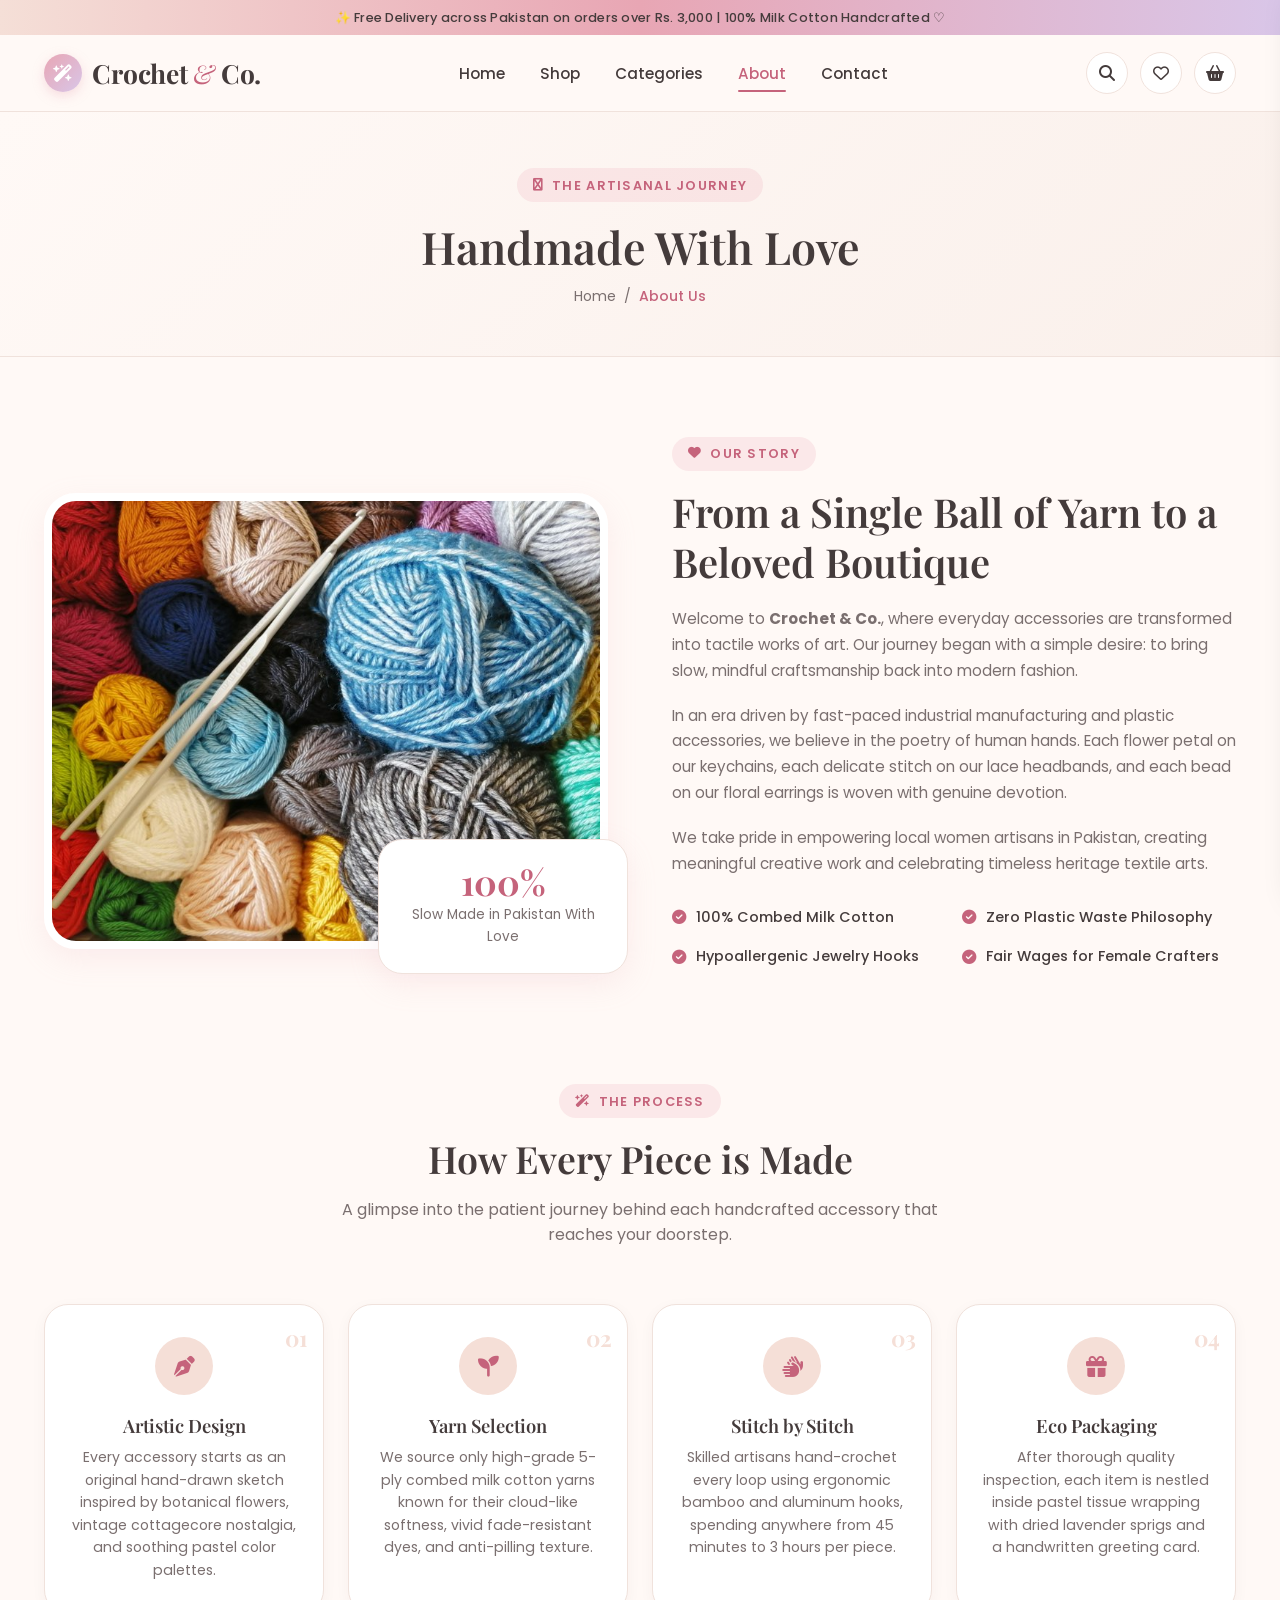
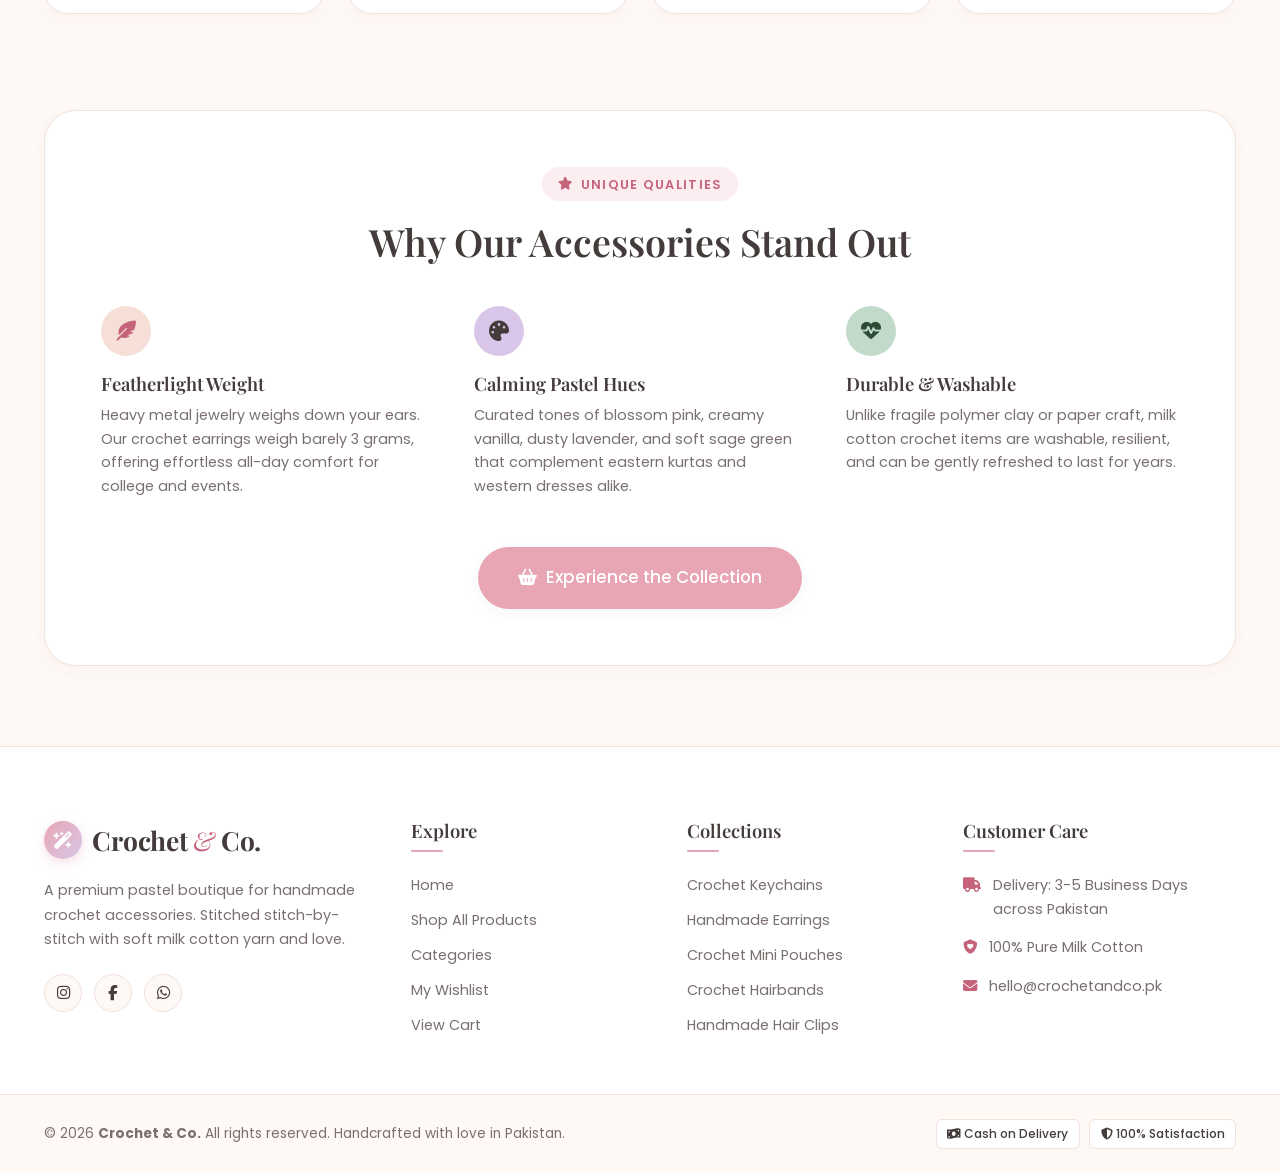
==== about.html @ daa68b2b "first commit" ====
<!DOCTYPE html>
<html lang="en">
<head>
  <meta charset="UTF-8">
  <meta name="viewport" content="width=device-width, initial-scale=1.0">
  <title>Our Story & Craftsmanship | Crochet & Co. Handmade Boutique</title>
  <meta name="description" content="Learn about Crochet & Co. - our story, our passion for slow handmade crochet accessories, and our commitment to milk cotton craft in Pakistan.">
  
  <link rel="stylesheet" href="https://cdnjs.cloudflare.com/ajax/libs/font-awesome/6.5.1/css/all.min.css">
  <link rel="stylesheet" href="css/style.css">
</head>
<body>

  <!-- Top Announcement Bar -->
  <aside class="top-bar" aria-label="Announcement">
    ✨ Free Delivery across Pakistan on orders over Rs. 3,000 | 100% Milk Cotton Handcrafted ♡
  </aside>

  <!-- Navigation Bar -->
  <header class="site-header">
    <div class="container nav-container">
      <a href="index.html" class="brand-logo">
        <span class="logo-icon"><i class="fa-solid fa-wand-magic-sparkles"></i></span>
        <span>Crochet <span class="amp">&</span> Co.</span>
      </a>

      <nav class="nav-links">
        <a href="index.html" class="nav-link">Home</a>
        <a href="shop.html" class="nav-link">Shop</a>
        <a href="categories.html" class="nav-link">Categories</a>
        <a href="about.html" class="nav-link active">About</a>
        <a href="contact.html" class="nav-link">Contact</a>
      </nav>

      <div class="nav-actions">
        <button type="button" class="nav-btn" onclick="openSearchModal()" title="Search Products" aria-label="Search">
          <i class="fa-solid fa-magnifying-glass"></i>
        </button>
        <a href="wishlist.html" class="nav-btn" title="View Wishlist" aria-label="Wishlist">
          <i class="fa-regular fa-heart"></i>
          <span class="nav-counter wishlist-counter" style="display: none;">0</span>
        </a>
        <a href="cart.html" class="nav-btn" title="Shopping Cart" aria-label="Cart">
          <i class="fa-solid fa-basket-shopping"></i>
          <span class="nav-counter cart-counter" style="display: none;">0</span>
        </a>
        <button type="button" class="menu-toggle" id="mobile-menu-toggle" aria-label="Toggle mobile menu">
          <span></span><span></span><span></span>
        </button>
      </div>
    </div>
  </header>

  <!-- Mobile Drawer -->
  <div class="mobile-overlay" id="mobile-overlay"></div>
  <aside class="mobile-drawer" id="mobile-drawer" aria-label="Mobile Navigation">
    <div class="drawer-header">
      <a href="index.html" class="brand-logo" style="font-size: 1.35rem;">
        <span class="logo-icon" style="width: 32px; height: 32px; font-size: 0.9rem;"><i class="fa-solid fa-wand-magic-sparkles"></i></span>
        <span>Crochet <span class="amp">&</span> Co.</span>
      </a>
      <button type="button" class="drawer-close" id="drawer-close" aria-label="Close menu">
        <i class="fa-solid fa-xmark"></i>
      </button>
    </div>
    <div class="mobile-nav-links">
      <a href="index.html" class="mobile-nav-link">Home <i class="fa-solid fa-chevron-right" style="font-size: 0.8rem;"></i></a>
      <a href="shop.html" class="mobile-nav-link">Shop Collection <i class="fa-solid fa-chevron-right" style="font-size: 0.8rem;"></i></a>
      <a href="categories.html" class="mobile-nav-link">Browse Categories <i class="fa-solid fa-chevron-right" style="font-size: 0.8rem;"></i></a>
      <a href="wishlist.html" class="mobile-nav-link">My Wishlist <i class="fa-solid fa-chevron-right" style="font-size: 0.8rem;"></i></a>
      <a href="cart.html" class="mobile-nav-link">Shopping Cart <i class="fa-solid fa-chevron-right" style="font-size: 0.8rem;"></i></a>
      <a href="about.html" class="mobile-nav-link active">Our Story <i class="fa-solid fa-chevron-right" style="font-size: 0.8rem;"></i></a>
      <a href="contact.html" class="mobile-nav-link">Contact & FAQ <i class="fa-solid fa-chevron-right" style="font-size: 0.8rem;"></i></a>
    </div>
  </aside>

  <!-- Page Banner -->
  <section class="page-banner">
    <div class="container">
      <span class="section-tag"><i class="fa-solid fa-yarn"></i> The Artisanal Journey</span>
      <h1 class="page-title">Handmade With Love</h1>
      <div class="breadcrumbs">
        <a href="index.html">Home</a>
        <span>/</span>
        <span class="current">About Us</span>
      </div>
    </div>
  </section>

  <!-- Story Main Section -->
  <main class="section-padding">
    <div class="container">
      <div class="story-grid" style="margin-bottom: 5rem;">
        <div class="story-images">
          <div class="story-img-main">
            <img src="images/product-images/about-story.jpg" alt="Artisan hands crocheting pastel accessories">
          </div>
          <div class="story-card-overlay">
            <div class="stat-number">100%</div>
            <div class="stat-label">Slow Made in Pakistan With Love</div>
          </div>
        </div>

        <div class="story-content">
          <span class="section-tag"><i class="fa-solid fa-heart"></i> Our Story</span>
          <h2 style="font-size: 2.5rem; line-height: 1.25; margin-bottom: 1.2rem;">
            From a Single Ball of Yarn to a Beloved Boutique
          </h2>
          <p>
            Welcome to <strong>Crochet & Co.</strong>, where everyday accessories are transformed into tactile works of art. Our journey began with a simple desire: to bring slow, mindful craftsmanship back into modern fashion.
          </p>
          <p>
            In an era driven by fast-paced industrial manufacturing and plastic accessories, we believe in the poetry of human hands. Each flower petal on our keychains, each delicate stitch on our lace headbands, and each bead on our floral earrings is woven with genuine devotion.
          </p>
          <p>
            We take pride in empowering local women artisans in Pakistan, creating meaningful creative work and celebrating timeless heritage textile arts.
          </p>

          <div class="story-perks">
            <div class="story-perk-item"><i class="fa-solid fa-check-circle"></i> 100% Combed Milk Cotton</div>
            <div class="story-perk-item"><i class="fa-solid fa-check-circle"></i> Zero Plastic Waste Philosophy</div>
            <div class="story-perk-item"><i class="fa-solid fa-check-circle"></i> Hypoallergenic Jewelry Hooks</div>
            <div class="story-perk-item"><i class="fa-solid fa-check-circle"></i> Fair Wages for Female Crafters</div>
          </div>
        </div>
      </div>

      <!-- The 4 Steps of Craftsmanship -->
      <section style="margin-top: 4rem;">
        <div class="section-header">
          <span class="section-tag"><i class="fa-solid fa-wand-magic-sparkles"></i> The Process</span>
          <h2 class="section-title">How Every Piece is Made</h2>
          <p class="section-desc">
            A glimpse into the patient journey behind each handcrafted accessory that reaches your doorstep.
          </p>
        </div>

        <div class="craft-steps-grid">
          <div class="craft-step-card">
            <span class="craft-step-number">01</span>
            <div class="craft-step-icon"><i class="fa-solid fa-pen-nib"></i></div>
            <h4 style="font-size: 1.15rem; margin-bottom: 0.5rem;">Artistic Design</h4>
            <p style="font-size: 0.88rem; color: var(--color-text-muted); line-height: 1.6;">
              Every accessory starts as an original hand-drawn sketch inspired by botanical flowers, vintage cottagecore nostalgia, and soothing pastel color palettes.
            </p>
          </div>

          <div class="craft-step-card">
            <span class="craft-step-number">02</span>
            <div class="craft-step-icon"><i class="fa-solid fa-seedling"></i></div>
            <h4 style="font-size: 1.15rem; margin-bottom: 0.5rem;">Yarn Selection</h4>
            <p style="font-size: 0.88rem; color: var(--color-text-muted); line-height: 1.6;">
              We source only high-grade 5-ply combed milk cotton yarns known for their cloud-like softness, vivid fade-resistant dyes, and anti-pilling texture.
            </p>
          </div>

          <div class="craft-step-card">
            <span class="craft-step-number">03</span>
            <div class="craft-step-icon"><i class="fa-solid fa-hands"></i></div>
            <h4 style="font-size: 1.15rem; margin-bottom: 0.5rem;">Stitch by Stitch</h4>
            <p style="font-size: 0.88rem; color: var(--color-text-muted); line-height: 1.6;">
              Skilled artisans hand-crochet every loop using ergonomic bamboo and aluminum hooks, spending anywhere from 45 minutes to 3 hours per piece.
            </p>
          </div>

          <div class="craft-step-card">
            <span class="craft-step-number">04</span>
            <div class="craft-step-icon"><i class="fa-solid fa-gift"></i></div>
            <h4 style="font-size: 1.15rem; margin-bottom: 0.5rem;">Eco Packaging</h4>
            <p style="font-size: 0.88rem; color: var(--color-text-muted); line-height: 1.6;">
              After thorough quality inspection, each item is nestled inside pastel tissue wrapping with dried lavender sprigs and a handwritten greeting card.
            </p>
          </div>
        </div>
      </section>

      <!-- Why Our Products Are Special Feature Box -->
      <section style="margin-top: 6rem; background: #FFFFFF; border-radius: var(--radius-xl); border: 1px solid var(--color-border); padding: 3.5rem; box-shadow: var(--shadow-subtle);">
        <div class="section-header" style="margin-bottom: 2.5rem;">
          <span class="section-tag"><i class="fa-solid fa-star"></i> Unique Qualities</span>
          <h2 class="section-title">Why Our Accessories Stand Out</h2>
        </div>

        <div style="display: grid; grid-template-columns: repeat(3, 1fr); gap: 2.5rem;">
          <div>
            <div style="width: 50px; height: 50px; border-radius: 50%; background: var(--color-light-peach); color: var(--color-pink-dark); display: flex; align-items: center; justify-content: center; font-size: 1.25rem; margin-bottom: 1rem;">
              <i class="fa-solid fa-feather-pointed"></i>
            </div>
            <h4 style="font-size: 1.15rem; margin-bottom: 0.5rem;">Featherlight Weight</h4>
            <p style="font-size: 0.9rem; color: var(--color-text-muted); line-height: 1.65;">
              Heavy metal jewelry weighs down your ears. Our crochet earrings weigh barely 3 grams, offering effortless all-day comfort for college and events.
            </p>
          </div>

          <div>
            <div style="width: 50px; height: 50px; border-radius: 50%; background: var(--color-lavender); color: var(--color-text-dark); display: flex; align-items: center; justify-content: center; font-size: 1.25rem; margin-bottom: 1rem;">
              <i class="fa-solid fa-palette"></i>
            </div>
            <h4 style="font-size: 1.15rem; margin-bottom: 0.5rem;">Calming Pastel Hues</h4>
            <p style="font-size: 0.9rem; color: var(--color-text-muted); line-height: 1.65;">
              Curated tones of blossom pink, creamy vanilla, dusty lavender, and soft sage green that complement eastern kurtas and western dresses alike.
            </p>
          </div>

          <div>
            <div style="width: 50px; height: 50px; border-radius: 50%; background: var(--color-sage); color: #2D4C35; display: flex; align-items: center; justify-content: center; font-size: 1.25rem; margin-bottom: 1rem;">
              <i class="fa-solid fa-heart-pulse"></i>
            </div>
            <h4 style="font-size: 1.15rem; margin-bottom: 0.5rem;">Durable & Washable</h4>
            <p style="font-size: 0.9rem; color: var(--color-text-muted); line-height: 1.65;">
              Unlike fragile polymer clay or paper craft, milk cotton crochet items are washable, resilient, and can be gently refreshed to last for years.
            </p>
          </div>
        </div>

        <div class="text-center" style="margin-top: 3rem;">
          <a href="shop.html" class="btn btn-primary btn-lg">
            <i class="fa-solid fa-basket-shopping"></i> Experience the Collection
          </a>
        </div>
      </section>

    </div>
  </main>

  <!-- Footer -->
  <footer class="site-footer">
    <div class="container">
      <div class="footer-grid">
        <div class="footer-col">
          <a href="index.html" class="brand-logo" style="margin-bottom: 1rem;">
            <span class="logo-icon"><i class="fa-solid fa-wand-magic-sparkles"></i></span>
            <span>Crochet <span class="amp">&</span> Co.</span>
          </a>
          <p class="footer-bio">
            A premium pastel boutique for handmade crochet accessories. Stitched stitch-by-stitch with soft milk cotton yarn and love.
          </p>
          <div class="social-links">
            <a href="https://instagram.com" target="_blank" class="social-btn" aria-label="Instagram"><i class="fa-brands fa-instagram"></i></a>
            <a href="https://facebook.com" target="_blank" class="social-btn" aria-label="Facebook"><i class="fa-brands fa-facebook-f"></i></a>
            <a href="https://wa.me/923001234567" target="_blank" class="social-btn" aria-label="WhatsApp"><i class="fa-brands fa-whatsapp"></i></a>
          </div>
        </div>

        <div class="footer-col">
          <h4>Explore</h4>
          <div class="footer-links">
            <a href="index.html">Home</a>
            <a href="shop.html">Shop All Products</a>
            <a href="categories.html">Categories</a>
            <a href="wishlist.html">My Wishlist</a>
            <a href="cart.html">View Cart</a>
          </div>
        </div>

        <div class="footer-col">
          <h4>Collections</h4>
          <div class="footer-links">
            <a href="shop.html?category=keychains">Crochet Keychains</a>
            <a href="shop.html?category=earrings">Handmade Earrings</a>
            <a href="shop.html?category=pouches">Crochet Mini Pouches</a>
            <a href="shop.html?category=hairbands">Crochet Hairbands</a>
            <a href="shop.html?category=hair-clips">Handmade Hair Clips</a>
          </div>
        </div>

        <div class="footer-col">
          <h4>Customer Care</h4>
          <div class="footer-contact-item">
            <i class="fa-solid fa-truck"></i>
            <span>Delivery: 3-5 Business Days across Pakistan</span>
          </div>
          <div class="footer-contact-item">
            <i class="fa-solid fa-shield-heart"></i>
            <span>100% Pure Milk Cotton</span>
          </div>
          <div class="footer-contact-item">
            <i class="fa-solid fa-envelope"></i>
            <span>hello@crochetandco.pk</span>
          </div>
        </div>
      </div>
    </div>

    <div class="footer-bottom">
      <div class="container footer-bottom-inner">
        <div>© 2026 <strong>Crochet & Co.</strong> All rights reserved. Handcrafted with love in Pakistan.</div>
        <div class="payment-badges">
          <span class="payment-tag"><i class="fa-solid fa-money-bill-wave"></i> Cash on Delivery</span>
          <span class="payment-tag"><i class="fa-solid fa-shield-halved"></i> 100% Satisfaction</span>
        </div>
      </div>
    </div>
  </footer>

  <!-- Scripts -->
  <script src="js/products.js"></script>
  <script src="js/cart.js"></script>
  <script src="js/main.js"></script>
</body>
</html>
---- css/style.css ----
/* ==========================================================================
   CROCHET & CO. - MAIN STYLESHEET
   Aesthetic Light Pastel E-Commerce Theme
   Colors:
     - Warm Cream: #FFF9F6
     - Soft Pink: #E8A6B4
     - Light Peach: #F5DFD7
     - Lavender: #D9C6E8
     - White: #FFFFFF
     - Dark Brown Text: #443B3B
   Typography:
     - Headings: Playfair Display
     - Body: Poppins
   ========================================================================== */

/* --- GOOGLE FONTS IMPORT --- */
@import url('https://fonts.googleapis.com/css2?family=Playfair+Display:ital,wght@0,400;0,500;0,600;0,700;1,400&family=Poppins:wght@300;400;500;600;700&display=swap');

/* --- CSS VARIABLES --- */
:root {
  --color-warm-cream: #FFF9F6;
  --color-soft-pink: #E8A6B4;
  --color-pink-hover: #D88F9E;
  --color-pink-dark: #C5637B;
  --color-light-peach: #F5DFD7;
  --color-peach-light: #FBF0EB;
  --color-lavender: #D9C6E8;
  --color-lavender-soft: #F0E8F8;
  --color-sage: #C1DAC9;
  --color-white: #FFFFFF;
  --color-text-dark: #443B3B;
  --color-text-muted: #7A6F6F;
  --color-text-light: #A39696;
  --color-border: #F0E2DC;
  --color-border-hover: #E3CAC0;
  --color-accent-gold: #E5A93C;

  /* Typography */
  --font-heading: 'Playfair Display', Georgia, serif;
  --font-body: 'Poppins', -apple-system, BlinkMacSystemFont, 'Segoe UI', Roboto, sans-serif;

  /* Box Shadows */
  --shadow-subtle: 0 4px 15px rgba(68, 59, 59, 0.04);
  --shadow-soft: 0 8px 25px rgba(68, 59, 59, 0.06);
  --shadow-card: 0 10px 30px rgba(232, 166, 180, 0.16);
  --shadow-hover: 0 16px 36px rgba(197, 99, 123, 0.22);
  --shadow-nav: 0 4px 20px rgba(68, 59, 59, 0.05);

  /* Border Radii */
  --radius-xs: 6px;
  --radius-sm: 10px;
  --radius-md: 16px;
  --radius-lg: 24px;
  --radius-xl: 32px;
  --radius-full: 9999px;

  /* Transitions */
  --transition-fast: all 0.2s cubic-bezier(0.25, 0.46, 0.45, 0.94);
  --transition-base: all 0.3s cubic-bezier(0.25, 0.46, 0.45, 0.94);
  --transition-slow: all 0.5s cubic-bezier(0.16, 1, 0.3, 1);

  /* Layout Container */
  --container-max: 1240px;
}

/* --- RESET & BASE STYLES --- */
*, *::before, *::after {
  box-sizing: border-box;
  margin: 0;
  padding: 0;
}

html {
  scroll-behavior: smooth;
  font-size: 16px;
  -webkit-font-smoothing: antialiased;
}

body {
  font-family: var(--font-body);
  font-size: 0.95rem;
  line-height: 1.65;
  color: var(--color-text-dark);
  background-color: var(--color-warm-cream);
  min-height: 100vh;
  display: flex;
  flex-direction: column;
  overflow-x: hidden;
}

img {
  max-width: 100%;
  height: auto;
  display: block;
}

a {
  color: inherit;
  text-decoration: none;
  transition: var(--transition-base);
}

button, input, select, textarea {
  font-family: inherit;
  font-size: inherit;
  color: inherit;
  border: none;
  outline: none;
  background: none;
}

button {
  cursor: pointer;
}

ul, ol {
  list-style: none;
}

/* Headings */
h1, h2, h3, h4, h5, h6 {
  font-family: var(--font-heading);
  font-weight: 600;
  line-height: 1.3;
  color: var(--color-text-dark);
}

/* --- LAYOUT UTILITIES --- */
.container {
  width: 100%;
  max-width: var(--container-max);
  margin-left: auto;
  margin-right: auto;
  padding-left: 1.5rem;
  padding-right: 1.5rem;
}

.section-padding {
  padding-top: 5rem;
  padding-bottom: 5rem;
}

.text-center {
  text-align: center;
}

/* Section Header */
.section-header {
  text-align: center;
  max-width: 650px;
  margin: 0 auto 3.5rem auto;
}

.section-tag {
  display: inline-flex;
  align-items: center;
  gap: 0.5rem;
  font-size: 0.8rem;
  font-weight: 600;
  letter-spacing: 0.1em;
  text-transform: uppercase;
  color: var(--color-pink-dark);
  background: rgba(232, 166, 180, 0.2);
  padding: 0.4rem 1rem;
  border-radius: var(--radius-full);
  margin-bottom: 1rem;
}

.section-title {
  font-size: 2.35rem;
  font-weight: 600;
  color: var(--color-text-dark);
  margin-bottom: 0.85rem;
}

.section-desc {
  color: var(--color-text-muted);
  font-size: 1rem;
  line-height: 1.6;
}

/* --- BUTTONS --- */
.btn {
  display: inline-flex;
  align-items: center;
  justify-content: center;
  gap: 0.6rem;
  padding: 0.85rem 1.85rem;
  font-weight: 500;
  font-size: 0.95rem;
  border-radius: var(--radius-full);
  transition: var(--transition-base);
  cursor: pointer;
  white-space: nowrap;
  position: relative;
  overflow: hidden;
  box-shadow: var(--shadow-subtle);
}

.btn-primary {
  background-color: var(--color-soft-pink);
  color: #FFFFFF;
  border: 1px solid transparent;
}

.btn-primary:hover {
  background-color: var(--color-pink-dark);
  transform: translateY(-2px);
  box-shadow: var(--shadow-hover);
  color: #FFFFFF;
}

.btn-secondary {
  background-color: var(--color-white);
  color: var(--color-text-dark);
  border: 1.5px solid var(--color-border);
}

.btn-secondary:hover {
  background-color: var(--color-light-peach);
  border-color: var(--color-soft-pink);
  color: var(--color-pink-dark);
  transform: translateY(-2px);
}

.btn-outline {
  background-color: transparent;
  color: var(--color-text-dark);
  border: 1.5px solid var(--color-soft-pink);
}

.btn-outline:hover {
  background-color: var(--color-soft-pink);
  color: #FFFFFF;
  transform: translateY(-2px);
}

.btn-sm {
  padding: 0.5rem 1.1rem;
  font-size: 0.85rem;
}

.btn-lg {
  padding: 1rem 2.4rem;
  font-size: 1.05rem;
}

.btn-icon {
  width: 44px;
  height: 44px;
  padding: 0;
  border-radius: var(--radius-full);
}

/* --- BADGES --- */
.badge {
  display: inline-block;
  padding: 0.3rem 0.75rem;
  font-size: 0.75rem;
  font-weight: 600;
  border-radius: var(--radius-full);
  letter-spacing: 0.03em;
  text-transform: uppercase;
}

.badge-pink {
  background: var(--color-soft-pink);
  color: #FFFFFF;
}

.badge-peach {
  background: var(--color-light-peach);
  color: var(--color-text-dark);
}

.badge-lavender {
  background: var(--color-lavender);
  color: var(--color-text-dark);
}

.badge-sage {
  background: var(--color-sage);
  color: #2D4C35;
}

/* ==========================================================================
   NAVIGATION BAR
   ========================================================================== */
.site-header {
  position: sticky;
  top: 0;
  z-index: 1000;
  background-color: rgba(255, 249, 246, 0.96);
  backdrop-filter: blur(12px);
  -webkit-backdrop-filter: blur(12px);
  border-bottom: 1px solid var(--color-border);
  transition: var(--transition-base);
}

.site-header.scrolled {
  box-shadow: var(--shadow-nav);
  background-color: rgba(255, 255, 255, 0.98);
}

/* Top Notification Banner */
.top-bar {
  background: linear-gradient(90deg, #F5DFD7 0%, #E8A6B4 50%, #D9C6E8 100%);
  color: #443B3B;
  font-size: 0.8rem;
  font-weight: 500;
  text-align: center;
  padding: 0.45rem 1rem;
  letter-spacing: 0.02em;
}

.top-bar a {
  text-decoration: underline;
  font-weight: 600;
  margin-left: 0.3rem;
}

/* Main Nav Container */
.nav-container {
  display: flex;
  align-items: center;
  justify-content: space-between;
  height: 76px;
}

/* Brand Logo */
.brand-logo {
  display: flex;
  align-items: center;
  gap: 0.65rem;
  font-family: var(--font-heading);
  font-size: 1.65rem;
  font-weight: 700;
  color: var(--color-text-dark);
  letter-spacing: -0.01em;
}

.brand-logo .logo-icon {
  width: 38px;
  height: 38px;
  background: linear-gradient(135deg, var(--color-soft-pink), var(--color-lavender));
  border-radius: 50%;
  display: flex;
  align-items: center;
  justify-content: center;
  color: #FFFFFF;
  font-size: 1.1rem;
  box-shadow: 0 4px 12px rgba(232, 166, 180, 0.35);
  transition: var(--transition-base);
}

.brand-logo:hover .logo-icon {
  transform: rotate(20deg) scale(1.08);
}

.brand-logo span.amp {
  color: var(--color-pink-dark);
  font-style: italic;
  font-weight: 400;
}

/* Nav Links Desktop */
.nav-links {
  display: flex;
  align-items: center;
  gap: 2.2rem;
}

.nav-link {
  font-size: 0.95rem;
  font-weight: 500;
  color: var(--color-text-dark);
  position: relative;
  padding: 0.4rem 0;
}

.nav-link::after {
  content: '';
  position: absolute;
  bottom: 0;
  left: 0;
  width: 0%;
  height: 2px;
  background-color: var(--color-pink-dark);
  border-radius: var(--radius-full);
  transition: width 0.3s ease;
}

.nav-link:hover,
.nav-link.active {
  color: var(--color-pink-dark);
}

.nav-link:hover::after,
.nav-link.active::after {
  width: 100%;
}

/* Nav Action Icons */
.nav-actions {
  display: flex;
  align-items: center;
  gap: 0.75rem;
}

.nav-btn {
  width: 42px;
  height: 42px;
  border-radius: 50%;
  display: flex;
  align-items: center;
  justify-content: center;
  color: var(--color-text-dark);
  background-color: var(--color-white);
  border: 1px solid var(--color-border);
  transition: var(--transition-base);
  position: relative;
  font-size: 1rem;
}

.nav-btn:hover {
  background-color: var(--color-light-peach);
  border-color: var(--color-soft-pink);
  color: var(--color-pink-dark);
  transform: translateY(-2px);
}

/* Counter Badge */
.nav-counter {
  position: absolute;
  top: -4px;
  right: -4px;
  width: 20px;
  height: 20px;
  background-color: var(--color-pink-dark);
  color: #FFFFFF;
  font-size: 0.7rem;
  font-weight: 600;
  border-radius: 50%;
  display: flex;
  align-items: center;
  justify-content: center;
  border: 2px solid #FFFFFF;
  transition: transform 0.25s cubic-bezier(0.175, 0.885, 0.32, 1.275);
}

.nav-counter.bounce {
  transform: scale(1.35);
}

/* Hamburger Toggle Button */
.menu-toggle {
  display: none;
  flex-direction: column;
  justify-content: center;
  gap: 5px;
  width: 42px;
  height: 42px;
  background: var(--color-white);
  border: 1px solid var(--color-border);
  border-radius: var(--radius-sm);
  padding: 10px;
}

.menu-toggle span {
  display: block;
  height: 2px;
  width: 100%;
  background-color: var(--color-text-dark);
  border-radius: 2px;
  transition: var(--transition-fast);
}

.menu-toggle.active span:nth-child(1) {
  transform: translateY(7px) rotate(45deg);
}

.menu-toggle.active span:nth-child(2) {
  opacity: 0;
}

.menu-toggle.active span:nth-child(3) {
  transform: translateY(-7px) rotate(-45deg);
}

/* Mobile Drawer Overlay */
.mobile-overlay {
  position: fixed;
  top: 0;
  left: 0;
  width: 100%;
  height: 100%;
  background: rgba(68, 59, 59, 0.45);
  backdrop-filter: blur(4px);
  z-index: 1050;
  opacity: 0;
  visibility: hidden;
  transition: var(--transition-base);
}

.mobile-overlay.open {
  opacity: 1;
  visibility: visible;
}

/* Mobile Drawer */
.mobile-drawer {
  position: fixed;
  top: 0;
  right: -320px;
  width: 300px;
  height: 100%;
  background-color: var(--color-warm-cream);
  z-index: 1100;
  padding: 2rem 1.5rem;
  display: flex;
  flex-direction: column;
  box-shadow: -5px 0 30px rgba(0, 0, 0, 0.15);
  transition: right 0.35s cubic-bezier(0.16, 1, 0.3, 1);
  overflow-y: auto;
}

.mobile-drawer.open {
  right: 0;
}

.drawer-header {
  display: flex;
  align-items: center;
  justify-content: space-between;
  padding-bottom: 1.5rem;
  border-bottom: 1px solid var(--color-border);
  margin-bottom: 1.5rem;
}

.drawer-close {
  width: 36px;
  height: 36px;
  border-radius: 50%;
  background: var(--color-white);
  border: 1px solid var(--color-border);
  display: flex;
  align-items: center;
  justify-content: center;
  font-size: 1.1rem;
  color: var(--color-text-dark);
}

.mobile-nav-links {
  display: flex;
  flex-direction: column;
  gap: 1.1rem;
}

.mobile-nav-link {
  font-size: 1.1rem;
  font-weight: 500;
  color: var(--color-text-dark);
  padding: 0.5rem 0;
  display: flex;
  align-items: center;
  justify-content: space-between;
}

.mobile-nav-link.active,
.mobile-nav-link:hover {
  color: var(--color-pink-dark);
  padding-left: 0.5rem;
}

.drawer-footer {
  margin-top: auto;
  padding-top: 2rem;
  border-top: 1px solid var(--color-border);
}

.drawer-footer p {
  font-size: 0.85rem;
  color: var(--color-text-muted);
  margin-bottom: 1rem;
}

/* ==========================================================================
   HERO SECTION
   ========================================================================== */
.hero-section {
  position: relative;
  padding: 4.5rem 0 5.5rem 0;
  overflow: hidden;
  background: radial-gradient(circle at 85% 20%, rgba(217, 198, 232, 0.4) 0%, rgba(255, 249, 246, 0) 60%),
              radial-gradient(circle at 10% 80%, rgba(245, 223, 215, 0.5) 0%, rgba(255, 249, 246, 0) 50%);
}

.hero-grid {
  display: grid;
  grid-template-columns: 1.15fr 0.95fr;
  align-items: center;
  gap: 3.5rem;
}

.hero-badge {
  display: inline-flex;
  align-items: center;
  gap: 0.5rem;
  background: #FFFFFF;
  border: 1px solid var(--color-border);
  padding: 0.45rem 1.1rem;
  border-radius: var(--radius-full);
  font-size: 0.85rem;
  font-weight: 500;
  color: var(--color-pink-dark);
  box-shadow: var(--shadow-subtle);
  margin-bottom: 1.4rem;
}

.hero-title {
  font-size: 3.3rem;
  line-height: 1.18;
  color: var(--color-text-dark);
  margin-bottom: 1.25rem;
  font-weight: 700;
}

.hero-title .highlight {
  color: var(--color-pink-dark);
  position: relative;
  display: inline-block;
}

.hero-title .highlight::after {
  content: '';
  position: absolute;
  bottom: 8px;
  left: 0;
  width: 100%;
  height: 12px;
  background: rgba(232, 166, 180, 0.35);
  z-index: -1;
  border-radius: 4px;
}

.hero-desc {
  font-size: 1.1rem;
  line-height: 1.7;
  color: var(--color-text-muted);
  margin-bottom: 2.2rem;
  max-width: 540px;
}

.hero-actions {
  display: flex;
  align-items: center;
  gap: 1.2rem;
  flex-wrap: wrap;
  margin-bottom: 2.5rem;
}

.hero-trust-bar {
  display: flex;
  align-items: center;
  gap: 2rem;
  padding-top: 1.8rem;
  border-top: 1px solid var(--color-border);
}

.trust-item {
  display: flex;
  align-items: center;
  gap: 0.6rem;
  font-size: 0.85rem;
  color: var(--color-text-dark);
  font-weight: 500;
}

.trust-item i {
  color: var(--color-pink-dark);
  font-size: 1rem;
}

/* Hero Media Card */
.hero-media-wrapper {
  position: relative;
}

.hero-image-card {
  position: relative;
  border-radius: var(--radius-xl);
  overflow: hidden;
  box-shadow: var(--shadow-card);
  border: 8px solid #FFFFFF;
  background: #FFFFFF;
  transform: rotate(1deg);
  transition: transform 0.5s ease;
}

.hero-image-card:hover {
  transform: rotate(0deg) scale(1.02);
}

.hero-image-card img {
  width: 100%;
  height: 480px;
  object-fit: cover;
  display: block;
}

/* Floating Badges */
.floating-badge {
  position: absolute;
  background: rgba(255, 255, 255, 0.95);
  backdrop-filter: blur(8px);
  padding: 0.75rem 1.2rem;
  border-radius: var(--radius-md);
  border: 1px solid var(--color-border);
  box-shadow: var(--shadow-card);
  display: flex;
  align-items: center;
  gap: 0.8rem;
  z-index: 2;
  animation: floatSlow 4s ease-in-out infinite;
}

.floating-badge.badge-top {
  top: 12%;
  left: -25px;
  animation-delay: 0s;
}

.floating-badge.badge-bottom {
  bottom: 8%;
  right: -20px;
  animation-delay: 2s;
}

.floating-badge .badge-icon {
  width: 40px;
  height: 40px;
  border-radius: 50%;
  background: var(--color-light-peach);
  color: var(--color-pink-dark);
  display: flex;
  align-items: center;
  justify-content: center;
  font-size: 1.1rem;
}

.floating-badge .badge-text h5 {
  font-size: 0.85rem;
  margin-bottom: 2px;
}

.floating-badge .badge-text p {
  font-size: 0.75rem;
  color: var(--color-text-muted);
}

@keyframes floatSlow {
  0%, 100% {
    transform: translateY(0px);
  }
  50% {
    transform: translateY(-8px);
  }
}

/* ==========================================================================
   CATEGORY CARDS SECTION
   ========================================================================== */
.categories-grid {
  display: grid;
  grid-template-columns: repeat(5, 1fr);
  gap: 1.5rem;
}

.category-card {
  position: relative;
  background-color: var(--color-white);
  border-radius: var(--radius-lg);
  overflow: hidden;
  box-shadow: var(--shadow-subtle);
  border: 1px solid var(--color-border);
  display: flex;
  flex-direction: column;
  transition: var(--transition-base);
  text-align: center;
}

.category-card:hover {
  transform: translateY(-8px);
  box-shadow: var(--shadow-card);
  border-color: var(--color-soft-pink);
}

.category-thumb {
  position: relative;
  height: 210px;
  overflow: hidden;
  background-color: var(--color-light-peach);
}

.category-thumb img {
  width: 100%;
  height: 100%;
  object-fit: cover;
  transition: transform 0.6s cubic-bezier(0.16, 1, 0.3, 1);
}

.category-card:hover .category-thumb img {
  transform: scale(1.1);
}

.category-overlay {
  position: absolute;
  top: 0;
  left: 0;
  width: 100%;
  height: 100%;
  background: linear-gradient(180deg, rgba(68, 59, 59, 0) 40%, rgba(68, 59, 59, 0.45) 100%);
  opacity: 0.7;
  transition: opacity 0.3s ease;
}

.category-card:hover .category-overlay {
  opacity: 0.85;
}

.category-info {
  padding: 1.25rem 1rem 1.4rem 1rem;
  display: flex;
  flex-direction: column;
  align-items: center;
}

.category-title {
  font-size: 1.1rem;
  font-weight: 600;
  color: var(--color-text-dark);
  margin-bottom: 0.3rem;
  transition: color 0.2s ease;
}

.category-card:hover .category-title {
  color: var(--color-pink-dark);
}

.category-count {
  font-size: 0.8rem;
  color: var(--color-text-muted);
  display: inline-flex;
  align-items: center;
  gap: 0.3rem;
}

/* ==========================================================================
   PRODUCT CARDS & GRIDS
   ========================================================================== */
.products-grid {
  display: grid;
  grid-template-columns: repeat(4, 1fr);
  gap: 1.75rem;
}

.product-card {
  background-color: var(--color-white);
  border-radius: var(--radius-lg);
  overflow: hidden;
  border: 1px solid var(--color-border);
  box-shadow: var(--shadow-subtle);
  display: flex;
  flex-direction: column;
  transition: var(--transition-base);
  position: relative;
}

.product-card:hover {
  transform: translateY(-8px);
  box-shadow: var(--shadow-card);
  border-color: var(--color-soft-pink);
}

/* Product Media */
.product-media {
  position: relative;
  height: 250px;
  overflow: hidden;
  background-color: var(--color-peach-light);
}

.product-media img {
  width: 100%;
  height: 100%;
  object-fit: cover;
  transition: transform 0.6s cubic-bezier(0.16, 1, 0.3, 1);
}

.product-card:hover .product-media img {
  transform: scale(1.08);
}

/* Product Badges */
.product-badge {
  position: absolute;
  top: 12px;
  left: 12px;
  z-index: 2;
}

/* Wishlist Heart Button */
.btn-wishlist {
  position: absolute;
  top: 12px;
  right: 12px;
  width: 36px;
  height: 36px;
  border-radius: 50%;
  background-color: rgba(255, 255, 255, 0.9);
  backdrop-filter: blur(4px);
  display: flex;
  align-items: center;
  justify-content: center;
  color: var(--color-text-muted);
  box-shadow: 0 2px 8px rgba(0, 0, 0, 0.08);
  transition: var(--transition-fast);
  z-index: 2;
}

.btn-wishlist:hover {
  background-color: #FFFFFF;
  color: var(--color-pink-dark);
  transform: scale(1.15);
}

.btn-wishlist.active {
  background-color: var(--color-soft-pink);
  color: #FFFFFF;
}

/* Quick View Overlay */
.quick-view-overlay {
  position: absolute;
  bottom: -45px;
  left: 0;
  width: 100%;
  padding: 0.6rem;
  background: rgba(255, 255, 255, 0.92);
  backdrop-filter: blur(4px);
  display: flex;
  align-items: center;
  justify-content: center;
  transition: bottom 0.3s ease;
  z-index: 2;
}

.product-card:hover .quick-view-overlay {
  bottom: 0;
}

.btn-quick-view {
  font-size: 0.85rem;
  font-weight: 500;
  color: var(--color-text-dark);
  display: inline-flex;
  align-items: center;
  gap: 0.4rem;
  transition: color 0.2s ease;
}

.btn-quick-view:hover {
  color: var(--color-pink-dark);
}

/* Product Content */
.product-content {
  padding: 1.25rem;
  display: flex;
  flex-direction: column;
  flex-grow: 1;
}

.product-category {
  font-size: 0.75rem;
  text-transform: uppercase;
  letter-spacing: 0.05em;
  font-weight: 600;
  color: var(--color-pink-dark);
  margin-bottom: 0.35rem;
}

.product-name {
  font-family: var(--font-heading);
  font-size: 1.05rem;
  font-weight: 600;
  color: var(--color-text-dark);
  line-height: 1.35;
  margin-bottom: 0.45rem;
  display: -webkit-box;
  -webkit-line-clamp: 2;
  -webkit-box-orient: vertical;
  overflow: hidden;
  min-height: 2.7rem;
}

.product-name a:hover {
  color: var(--color-pink-dark);
}

/* Rating Stars */
.product-rating {
  display: flex;
  align-items: center;
  gap: 0.35rem;
  font-size: 0.8rem;
  color: var(--color-accent-gold);
  margin-bottom: 0.8rem;
}

.rating-count {
  color: var(--color-text-light);
  font-size: 0.75rem;
  margin-left: 0.2rem;
}

/* Product Pricing & Cart Row */
.product-bottom {
  display: flex;
  align-items: center;
  justify-content: space-between;
  margin-top: auto;
  padding-top: 0.8rem;
  border-top: 1px dashed var(--color-border);
}

.product-price {
  display: flex;
  flex-direction: column;
}

.current-price {
  font-size: 1.15rem;
  font-weight: 700;
  color: var(--color-text-dark);
  font-family: var(--font-body);
}

.original-price {
  font-size: 0.8rem;
  color: var(--color-text-light);
  text-decoration: line-through;
}

.btn-add-cart {
  width: 40px;
  height: 40px;
  border-radius: 50%;
  background-color: var(--color-light-peach);
  color: var(--color-text-dark);
  border: 1px solid var(--color-border);
  display: flex;
  align-items: center;
  justify-content: center;
  font-size: 0.95rem;
  transition: var(--transition-base);
}

.btn-add-cart:hover {
  background-color: var(--color-pink-dark);
  color: #FFFFFF;
  border-color: var(--color-pink-dark);
  transform: scale(1.1);
  box-shadow: 0 4px 12px rgba(197, 99, 123, 0.3);
}

/* ==========================================================================
   FEATURES / WHY CHOOSE HANDMADE
   ========================================================================== */
.features-section {
  background-color: var(--color-white);
  border-top: 1px solid var(--color-border);
  border-bottom: 1px solid var(--color-border);
}

.features-grid {
  display: grid;
  grid-template-columns: repeat(4, 1fr);
  gap: 2rem;
}

.feature-box {
  text-align: center;
  padding: 2.2rem 1.5rem;
  border-radius: var(--radius-lg);
  background-color: var(--color-warm-cream);
  border: 1px solid var(--color-border);
  transition: var(--transition-base);
}

.feature-box:hover {
  transform: translateY(-6px);
  box-shadow: var(--shadow-card);
  border-color: var(--color-soft-pink);
}

.feature-icon-wrapper {
  width: 64px;
  height: 64px;
  margin: 0 auto 1.25rem auto;
  border-radius: 50%;
  background: linear-gradient(135deg, var(--color-light-peach), var(--color-soft-pink));
  display: flex;
  align-items: center;
  justify-content: center;
  color: var(--color-white);
  font-size: 1.5rem;
  box-shadow: 0 6px 16px rgba(232, 166, 180, 0.35);
}

.feature-box h4 {
  font-size: 1.15rem;
  margin-bottom: 0.5rem;
}

.feature-box p {
  color: var(--color-text-muted);
  font-size: 0.88rem;
  line-height: 1.55;
}

/* ==========================================================================
   STORY TEASER SECTION
   ========================================================================== */
.story-section {
  background: linear-gradient(135deg, #FFF9F6 0%, #FAF0EB 100%);
}

.story-grid {
  display: grid;
  grid-template-columns: 1fr 1fr;
  align-items: center;
  gap: 4rem;
}

.story-images {
  position: relative;
}

.story-img-main {
  border-radius: var(--radius-xl);
  overflow: hidden;
  box-shadow: var(--shadow-card);
  border: 8px solid #FFFFFF;
}

.story-img-main img {
  width: 100%;
  height: 440px;
  object-fit: cover;
}

.story-card-overlay {
  position: absolute;
  bottom: -25px;
  right: -20px;
  background: #FFFFFF;
  padding: 1.5rem 1.8rem;
  border-radius: var(--radius-lg);
  box-shadow: var(--shadow-card);
  border: 1px solid var(--color-border);
  max-width: 250px;
  text-align: center;
}

.story-card-overlay .stat-number {
  font-family: var(--font-heading);
  font-size: 2.2rem;
  font-weight: 700;
  color: var(--color-pink-dark);
  line-height: 1;
  margin-bottom: 0.3rem;
}

.story-card-overlay .stat-label {
  font-size: 0.85rem;
  color: var(--color-text-muted);
}

.story-content h2 {
  font-size: 2.4rem;
  margin-bottom: 1.25rem;
}

.story-content p {
  color: var(--color-text-muted);
  margin-bottom: 1.2rem;
  line-height: 1.7;
}

.story-perks {
  display: grid;
  grid-template-columns: 1fr 1fr;
  gap: 1rem;
  margin: 1.8rem 0 2.2rem 0;
}

.story-perk-item {
  display: flex;
  align-items: center;
  gap: 0.6rem;
  font-size: 0.9rem;
  font-weight: 500;
  color: var(--color-text-dark);
}

.story-perk-item i {
  color: var(--color-pink-dark);
}

/* ==========================================================================
   CUSTOMER REVIEWS
   ========================================================================== */
.reviews-grid {
  display: grid;
  grid-template-columns: repeat(3, 1fr);
  gap: 2rem;
}

.review-card {
  background: #FFFFFF;
  padding: 2.2rem;
  border-radius: var(--radius-lg);
  border: 1px solid var(--color-border);
  box-shadow: var(--shadow-subtle);
  display: flex;
  flex-direction: column;
  transition: var(--transition-base);
  position: relative;
}

.review-card:hover {
  transform: translateY(-6px);
  box-shadow: var(--shadow-card);
  border-color: var(--color-soft-pink);
}

.review-quote-icon {
  font-size: 2.5rem;
  color: var(--color-light-peach);
  line-height: 1;
  margin-bottom: 1rem;
}

.review-stars {
  color: var(--color-accent-gold);
  font-size: 0.85rem;
  margin-bottom: 1rem;
}

.review-text {
  font-size: 0.95rem;
  color: var(--color-text-dark);
  font-style: italic;
  line-height: 1.65;
  margin-bottom: 1.5rem;
  flex-grow: 1;
}

.reviewer-meta {
  display: flex;
  align-items: center;
  gap: 0.9rem;
  padding-top: 1rem;
  border-top: 1px solid var(--color-border);
}

.reviewer-avatar {
  width: 44px;
  height: 44px;
  border-radius: 50%;
  background: var(--color-light-peach);
  color: var(--color-pink-dark);
  display: flex;
  align-items: center;
  justify-content: center;
  font-weight: 600;
  font-size: 1rem;
  border: 2px solid #FFFFFF;
  box-shadow: var(--shadow-subtle);
}

.reviewer-info h5 {
  font-size: 0.95rem;
  margin-bottom: 0.15rem;
}

.reviewer-info p {
  font-size: 0.75rem;
  color: var(--color-text-light);
}

/* ==========================================================================
   INSTAGRAM GALLERY
   ========================================================================== */
.instagram-section {
  padding-bottom: 0;
}

.instagram-banner {
  text-align: center;
  margin-bottom: 2.5rem;
}

.instagram-banner .handle {
  font-family: var(--font-heading);
  font-size: 1.8rem;
  font-weight: 600;
  color: var(--color-pink-dark);
  display: inline-flex;
  align-items: center;
  gap: 0.5rem;
}

.instagram-grid {
  display: grid;
  grid-template-columns: repeat(6, 1fr);
  gap: 0;
  width: 100%;
}

.instagram-item {
  position: relative;
  height: 220px;
  overflow: hidden;
}

.instagram-item img {
  width: 100%;
  height: 100%;
  object-fit: cover;
  transition: transform 0.6s ease;
}

.instagram-overlay {
  position: absolute;
  top: 0;
  left: 0;
  width: 100%;
  height: 100%;
  background: rgba(232, 166, 180, 0.7);
  display: flex;
  align-items: center;
  justify-content: center;
  color: #FFFFFF;
  font-size: 1.6rem;
  opacity: 0;
  transition: opacity 0.3s ease;
}

.instagram-item:hover img {
  transform: scale(1.12);
}

.instagram-item:hover .instagram-overlay {
  opacity: 1;
}

/* ==========================================================================
   NEWSLETTER
   ========================================================================== */
.newsletter-card {
  background: linear-gradient(135deg, var(--color-light-peach) 0%, var(--color-lavender-soft) 100%);
  border-radius: var(--radius-xl);
  padding: 3.5rem 2rem;
  text-align: center;
  max-width: 820px;
  margin: 0 auto;
  border: 1px solid #FFFFFF;
  box-shadow: var(--shadow-card);
  position: relative;
  overflow: hidden;
}

.newsletter-card h3 {
  font-size: 2.2rem;
  margin-bottom: 0.75rem;
}

.newsletter-card p {
  color: var(--color-text-muted);
  max-width: 500px;
  margin: 0 auto 1.8rem auto;
}

.newsletter-form {
  display: flex;
  align-items: center;
  justify-content: center;
  gap: 0.75rem;
  max-width: 500px;
  margin: 0 auto;
  flex-wrap: wrap;
}

.newsletter-input {
  flex: 1;
  min-width: 260px;
  background: #FFFFFF;
  padding: 0.85rem 1.4rem;
  border-radius: var(--radius-full);
  border: 1px solid var(--color-border);
  font-size: 0.95rem;
  transition: var(--transition-base);
}

.newsletter-input:focus {
  border-color: var(--color-soft-pink);
  box-shadow: 0 0 0 3px rgba(232, 166, 180, 0.25);
}

/* ==========================================================================
   FOOTER
   ========================================================================== */
.site-footer {
  background-color: #FFFFFF;
  border-top: 1px solid var(--color-border);
  padding-top: 4.5rem;
  margin-top: auto;
}

.footer-grid {
  display: grid;
  grid-template-columns: 1.4fr 1fr 1fr 1.2fr;
  gap: 3rem;
  padding-bottom: 3.5rem;
}

.footer-col h4 {
  font-size: 1.15rem;
  margin-bottom: 1.4rem;
  position: relative;
  padding-bottom: 0.6rem;
}

.footer-col h4::after {
  content: '';
  position: absolute;
  bottom: 0;
  left: 0;
  width: 32px;
  height: 2px;
  background-color: var(--color-soft-pink);
  border-radius: 2px;
}

.footer-bio {
  color: var(--color-text-muted);
  font-size: 0.9rem;
  line-height: 1.7;
  margin-top: 1rem;
  margin-bottom: 1.4rem;
  max-width: 320px;
}

.social-links {
  display: flex;
  align-items: center;
  gap: 0.75rem;
}

.social-btn {
  width: 38px;
  height: 38px;
  border-radius: 50%;
  background: var(--color-warm-cream);
  border: 1px solid var(--color-border);
  color: var(--color-text-dark);
  display: flex;
  align-items: center;
  justify-content: center;
  transition: var(--transition-base);
}

.social-btn:hover {
  background-color: var(--color-soft-pink);
  color: #FFFFFF;
  border-color: var(--color-soft-pink);
  transform: translateY(-3px);
}

.footer-links {
  display: flex;
  flex-direction: column;
  gap: 0.7rem;
}

.footer-links a {
  font-size: 0.9rem;
  color: var(--color-text-muted);
  transition: var(--transition-fast);
  display: inline-flex;
  align-items: center;
  gap: 0.4rem;
}

.footer-links a:hover {
  color: var(--color-pink-dark);
  transform: translateX(4px);
}

.footer-contact-item {
  display: flex;
  align-items: flex-start;
  gap: 0.8rem;
  margin-bottom: 0.9rem;
  font-size: 0.9rem;
  color: var(--color-text-muted);
}

.footer-contact-item i {
  color: var(--color-pink-dark);
  margin-top: 4px;
}

.footer-bottom {
  border-top: 1px solid var(--color-border);
  padding: 1.5rem 0;
  background-color: var(--color-warm-cream);
  font-size: 0.85rem;
  color: var(--color-text-muted);
}

.footer-bottom-inner {
  display: flex;
  align-items: center;
  justify-content: space-between;
  flex-wrap: wrap;
  gap: 1rem;
}

.payment-badges {
  display: flex;
  align-items: center;
  gap: 0.6rem;
}

.payment-tag {
  background: #FFFFFF;
  border: 1px solid var(--color-border);
  padding: 0.25rem 0.65rem;
  border-radius: var(--radius-xs);
  font-size: 0.75rem;
  font-weight: 500;
  color: var(--color-text-dark);
}

/* ==========================================================================
   PAGE HERO / BANNER (FOR INNER PAGES)
   ========================================================================== */
.page-banner {
  background: linear-gradient(135deg, #FFF9F6 0%, #FAF0EB 100%);
  padding: 3.5rem 0 3rem 0;
  text-align: center;
  border-bottom: 1px solid var(--color-border);
  position: relative;
  overflow: hidden;
}

.page-title {
  font-size: 2.8rem;
  margin-bottom: 0.5rem;
}

.breadcrumbs {
  display: flex;
  align-items: center;
  justify-content: center;
  gap: 0.5rem;
  font-size: 0.88rem;
  color: var(--color-text-muted);
}

.breadcrumbs a:hover {
  color: var(--color-pink-dark);
}

.breadcrumbs span.current {
  color: var(--color-pink-dark);
  font-weight: 500;
}

/* ==========================================================================
   SHOP PAGE STYLES
   ========================================================================== */
.shop-layout {
  display: grid;
  grid-template-columns: 280px 1fr;
  gap: 2.5rem;
  align-items: flex-start;
}

/* Shop Sidebar Filters */
.shop-sidebar {
  background: #FFFFFF;
  border: 1px solid var(--color-border);
  border-radius: var(--radius-lg);
  padding: 1.8rem;
  box-shadow: var(--shadow-subtle);
  position: sticky;
  top: 100px;
}

.filter-block {
  padding-bottom: 1.6rem;
  margin-bottom: 1.6rem;
  border-bottom: 1px solid var(--color-border);
}

.filter-block:last-child {
  border-bottom: none;
  padding-bottom: 0;
  margin-bottom: 0;
}

.filter-title {
  font-size: 1.05rem;
  margin-bottom: 1rem;
  font-weight: 600;
  display: flex;
  align-items: center;
  justify-content: space-between;
}

/* Filter Search */
.filter-search-box {
  position: relative;
}

.filter-search-input {
  width: 100%;
  padding: 0.7rem 2.2rem 0.7rem 1rem;
  border: 1px solid var(--color-border);
  border-radius: var(--radius-full);
  font-size: 0.9rem;
  background-color: var(--color-warm-cream);
  transition: var(--transition-base);
}

.filter-search-input:focus {
  border-color: var(--color-soft-pink);
  background-color: #FFFFFF;
}

.filter-search-btn {
  position: absolute;
  right: 12px;
  top: 50%;
  transform: translateY(-50%);
  color: var(--color-text-muted);
}

/* Category Filter List */
.category-filter-list {
  display: flex;
  flex-direction: column;
  gap: 0.5rem;
}

.category-filter-btn {
  display: flex;
  align-items: center;
  justify-content: space-between;
  padding: 0.5rem 0.75rem;
  border-radius: var(--radius-sm);
  font-size: 0.9rem;
  color: var(--color-text-dark);
  text-align: left;
  transition: var(--transition-fast);
}

.category-filter-btn:hover {
  background-color: var(--color-warm-cream);
  color: var(--color-pink-dark);
}

.category-filter-btn.active {
  background-color: var(--color-light-peach);
  color: var(--color-pink-dark);
  font-weight: 600;
}

.category-filter-btn .cat-badge {
  font-size: 0.75rem;
  background: #FFFFFF;
  border: 1px solid var(--color-border);
  padding: 0.15rem 0.5rem;
  border-radius: var(--radius-full);
  color: var(--color-text-muted);
}

/* Price Filter Range */
.price-slider-wrapper {
  padding: 0.5rem 0;
}

.price-range-input {
  width: 100%;
  accent-color: var(--color-pink-dark);
  cursor: pointer;
}

.price-range-labels {
  display: flex;
  align-items: center;
  justify-content: space-between;
  font-size: 0.85rem;
  color: var(--color-text-muted);
  margin-top: 0.5rem;
}

/* Clear Filters Button */
.btn-clear-filters {
  width: 100%;
  margin-top: 1rem;
}

/* Shop Controls Bar */
.shop-controls {
  display: flex;
  align-items: center;
  justify-content: space-between;
  background: #FFFFFF;
  border: 1px solid var(--color-border);
  border-radius: var(--radius-md);
  padding: 0.9rem 1.4rem;
  margin-bottom: 1.8rem;
  box-shadow: var(--shadow-subtle);
  flex-wrap: wrap;
  gap: 1rem;
}

.results-count {
  font-size: 0.9rem;
  color: var(--color-text-muted);
}

.shop-sort-wrapper {
  display: flex;
  align-items: center;
  gap: 0.75rem;
  font-size: 0.9rem;
}

.shop-sort-select {
  padding: 0.45rem 1.8rem 0.45rem 0.9rem;
  border: 1px solid var(--color-border);
  border-radius: var(--radius-full);
  background-color: var(--color-warm-cream);
  font-size: 0.88rem;
  cursor: pointer;
}

/* Empty State */
.empty-state {
  text-align: center;
  padding: 4rem 2rem;
  background: #FFFFFF;
  border-radius: var(--radius-lg);
  border: 1px dashed var(--color-border);
  grid-column: 1 / -1;
}

.empty-state-icon {
  width: 72px;
  height: 72px;
  margin: 0 auto 1.25rem auto;
  border-radius: 50%;
  background: var(--color-light-peach);
  color: var(--color-pink-dark);
  display: flex;
  align-items: center;
  justify-content: center;
  font-size: 1.8rem;
}

.empty-state h3 {
  font-size: 1.5rem;
  margin-bottom: 0.5rem;
}

.empty-state p {
  color: var(--color-text-muted);
  margin-bottom: 1.5rem;
}

/* ==========================================================================
   PRODUCT DETAILS PAGE
   ========================================================================== */
.product-detail-grid {
  display: grid;
  grid-template-columns: 1fr 1.1fr;
  gap: 3.5rem;
  align-items: flex-start;
  background: #FFFFFF;
  padding: 2.5rem;
  border-radius: var(--radius-xl);
  border: 1px solid var(--color-border);
  box-shadow: var(--shadow-subtle);
  margin-bottom: 4rem;
}

/* Product Gallery */
.gallery-wrapper {
  display: flex;
  flex-direction: column;
  gap: 1rem;
}

.gallery-main-image {
  position: relative;
  height: 480px;
  border-radius: var(--radius-lg);
  overflow: hidden;
  background-color: var(--color-peach-light);
  border: 1px solid var(--color-border);
}

.gallery-main-image img {
  width: 100%;
  height: 100%;
  object-fit: cover;
  transition: transform 0.4s ease;
}

.gallery-main-image:hover img {
  transform: scale(1.05);
}

.gallery-thumbs {
  display: flex;
  gap: 0.8rem;
  overflow-x: auto;
  padding-bottom: 0.3rem;
}

.gallery-thumb-item {
  width: 80px;
  height: 80px;
  border-radius: var(--radius-sm);
  overflow: hidden;
  border: 2px solid var(--color-border);
  cursor: pointer;
  transition: var(--transition-fast);
  flex-shrink: 0;
}

.gallery-thumb-item.active,
.gallery-thumb-item:hover {
  border-color: var(--color-pink-dark);
}

.gallery-thumb-item img {
  width: 100%;
  height: 100%;
  object-fit: cover;
}

/* Product Info Right Column */
.product-detail-info {
  display: flex;
  flex-direction: column;
}

.detail-badge-row {
  display: flex;
  align-items: center;
  gap: 0.6rem;
  margin-bottom: 0.8rem;
}

.detail-title {
  font-size: 2.2rem;
  line-height: 1.25;
  margin-bottom: 0.8rem;
}

.detail-rating-row {
  display: flex;
  align-items: center;
  gap: 0.75rem;
  margin-bottom: 1.4rem;
  padding-bottom: 1.2rem;
  border-bottom: 1px solid var(--color-border);
}

.detail-price-row {
  display: flex;
  align-items: baseline;
  gap: 1rem;
  margin-bottom: 1.4rem;
}

.detail-current-price {
  font-size: 2rem;
  font-weight: 700;
  color: var(--color-text-dark);
}

.detail-original-price {
  font-size: 1.15rem;
  color: var(--color-text-light);
  text-decoration: line-through;
}

.detail-short-desc {
  color: var(--color-text-muted);
  font-size: 0.98rem;
  line-height: 1.7;
  margin-bottom: 1.8rem;
}

/* Color Options */
.option-block {
  margin-bottom: 1.5rem;
}

.option-title {
  font-size: 0.9rem;
  font-weight: 600;
  margin-bottom: 0.6rem;
}

.color-swatches {
  display: flex;
  gap: 0.6rem;
  flex-wrap: wrap;
}

.color-swatch {
  width: 32px;
  height: 32px;
  border-radius: 50%;
  border: 2px solid #FFFFFF;
  box-shadow: 0 0 0 1px var(--color-border);
  cursor: pointer;
  transition: var(--transition-fast);
  position: relative;
}

.color-swatch.active,
.color-swatch:hover {
  box-shadow: 0 0 0 2px var(--color-pink-dark);
  transform: scale(1.15);
}

/* Quantity & Action Row */
.action-row {
  display: flex;
  align-items: center;
  gap: 1rem;
  margin-bottom: 1.5rem;
  flex-wrap: wrap;
}

.quantity-stepper {
  display: inline-flex;
  align-items: center;
  border: 1.5px solid var(--color-border);
  border-radius: var(--radius-full);
  background: var(--color-warm-cream);
  height: 48px;
}

.qty-btn {
  width: 40px;
  height: 100%;
  display: flex;
  align-items: center;
  justify-content: center;
  font-size: 1.1rem;
  color: var(--color-text-dark);
  transition: color 0.2s ease;
}

.qty-btn:hover {
  color: var(--color-pink-dark);
}

.qty-input {
  width: 45px;
  text-align: center;
  font-weight: 600;
  font-size: 0.95rem;
}

.detail-actions {
  display: flex;
  align-items: center;
  gap: 0.8rem;
  flex: 1;
}

.btn-buy-now {
  background-color: var(--color-warm-cream);
  border: 1.5px solid var(--color-pink-dark);
  color: var(--color-pink-dark);
}

.btn-buy-now:hover {
  background-color: var(--color-pink-dark);
  color: #FFFFFF;
}

/* Detail Perks List */
.detail-perks {
  display: grid;
  grid-template-columns: 1fr 1fr;
  gap: 0.8rem;
  padding: 1.4rem;
  background-color: var(--color-warm-cream);
  border-radius: var(--radius-md);
  margin-top: 1.8rem;
  border: 1px solid var(--color-border);
}

.detail-perk {
  display: flex;
  align-items: center;
  gap: 0.6rem;
  font-size: 0.85rem;
}

.detail-perk i {
  color: var(--color-pink-dark);
}

/* Accordion Tabs */
.product-tabs-wrapper {
  background: #FFFFFF;
  border-radius: var(--radius-xl);
  border: 1px solid var(--color-border);
  padding: 2.5rem;
  box-shadow: var(--shadow-subtle);
  margin-bottom: 4rem;
}

.tab-nav {
  display: flex;
  gap: 1.5rem;
  border-bottom: 1px solid var(--color-border);
  margin-bottom: 2rem;
  overflow-x: auto;
}

.tab-nav-btn {
  font-family: var(--font-heading);
  font-size: 1.15rem;
  font-weight: 600;
  color: var(--color-text-muted);
  padding: 0.6rem 0.2rem 1rem 0.2rem;
  position: relative;
  cursor: pointer;
  white-space: nowrap;
}

.tab-nav-btn::after {
  content: '';
  position: absolute;
  bottom: -1px;
  left: 0;
  width: 0%;
  height: 2px;
  background-color: var(--color-pink-dark);
  transition: width 0.3s ease;
}

.tab-nav-btn.active {
  color: var(--color-pink-dark);
}

.tab-nav-btn.active::after {
  width: 100%;
}

.tab-content {
  display: none;
  font-size: 0.95rem;
  line-height: 1.8;
  color: var(--color-text-muted);
}

.tab-content.active {
  display: block;
}

/* ==========================================================================
   CART PAGE
   ========================================================================== */
.cart-layout {
  display: grid;
  grid-template-columns: 1.8fr 1fr;
  gap: 2.5rem;
  align-items: flex-start;
}

.cart-items-card {
  background: #FFFFFF;
  border-radius: var(--radius-lg);
  border: 1px solid var(--color-border);
  padding: 2rem;
  box-shadow: var(--shadow-subtle);
}

.cart-table-header {
  display: grid;
  grid-template-columns: 3fr 1fr 1.2fr 1fr 0.5fr;
  gap: 1rem;
  padding-bottom: 1rem;
  border-bottom: 1px solid var(--color-border);
  font-size: 0.85rem;
  font-weight: 600;
  color: var(--color-text-muted);
  text-transform: uppercase;
}

.cart-item-row {
  display: grid;
  grid-template-columns: 3fr 1fr 1.2fr 1fr 0.5fr;
  gap: 1rem;
  align-items: center;
  padding: 1.5rem 0;
  border-bottom: 1px solid var(--color-border);
}

.cart-item-info {
  display: flex;
  align-items: center;
  gap: 1.2rem;
}

.cart-item-thumb {
  width: 70px;
  height: 70px;
  border-radius: var(--radius-sm);
  overflow: hidden;
  background-color: var(--color-peach-light);
  flex-shrink: 0;
}

.cart-item-thumb img {
  width: 100%;
  height: 100%;
  object-fit: cover;
}

.cart-item-title {
  font-family: var(--font-heading);
  font-size: 1rem;
  font-weight: 600;
  color: var(--color-text-dark);
  margin-bottom: 0.2rem;
}

.cart-item-color {
  font-size: 0.8rem;
  color: var(--color-text-muted);
}

.cart-item-price {
  font-weight: 600;
  font-size: 0.95rem;
}

.cart-item-subtotal {
  font-weight: 700;
  color: var(--color-pink-dark);
}

.btn-remove-cart {
  color: var(--color-text-light);
  font-size: 1.1rem;
  transition: color 0.2s ease;
}

.btn-remove-cart:hover {
  color: #E55964;
}

/* Order Summary Card */
.order-summary-card {
  background: #FFFFFF;
  border-radius: var(--radius-lg);
  border: 1px solid var(--color-border);
  padding: 2rem;
  box-shadow: var(--shadow-subtle);
  position: sticky;
  top: 100px;
}

.summary-title {
  font-size: 1.3rem;
  margin-bottom: 1.4rem;
  padding-bottom: 0.8rem;
  border-bottom: 1px solid var(--color-border);
}

.summary-row {
  display: flex;
  align-items: center;
  justify-content: space-between;
  margin-bottom: 1rem;
  font-size: 0.95rem;
  color: var(--color-text-muted);
}

.summary-row.total-row {
  font-size: 1.25rem;
  font-weight: 700;
  color: var(--color-text-dark);
  padding-top: 1rem;
  border-top: 1px dashed var(--color-border);
  margin-top: 1.2rem;
}

.coupon-box {
  display: flex;
  gap: 0.5rem;
  margin: 1.5rem 0;
}

.coupon-input {
  flex: 1;
  padding: 0.65rem 1rem;
  border: 1px solid var(--color-border);
  border-radius: var(--radius-full);
  font-size: 0.85rem;
  background-color: var(--color-warm-cream);
}

.btn-checkout-now {
  width: 100%;
  margin-top: 1.2rem;
}

/* ==========================================================================
   CHECKOUT PAGE
   ========================================================================== */
.checkout-layout {
  display: grid;
  grid-template-columns: 1.5fr 1fr;
  gap: 3rem;
  align-items: flex-start;
}

.checkout-form-card {
  background: #FFFFFF;
  border-radius: var(--radius-lg);
  border: 1px solid var(--color-border);
  padding: 2.5rem;
  box-shadow: var(--shadow-subtle);
}

.form-group-title {
  font-size: 1.2rem;
  margin-bottom: 1.2rem;
  color: var(--color-text-dark);
  display: flex;
  align-items: center;
  gap: 0.5rem;
}

.form-row {
  display: grid;
  grid-template-columns: 1fr 1fr;
  gap: 1.2rem;
  margin-bottom: 1.2rem;
}

.form-group {
  display: flex;
  flex-direction: column;
  gap: 0.4rem;
  margin-bottom: 1.2rem;
}

.form-label {
  font-size: 0.88rem;
  font-weight: 500;
  color: var(--color-text-dark);
}

.form-input, .form-select, .form-textarea {
  width: 100%;
  padding: 0.8rem 1.1rem;
  border: 1.5px solid var(--color-border);
  border-radius: var(--radius-sm);
  background-color: var(--color-warm-cream);
  font-size: 0.95rem;
  transition: var(--transition-base);
}

.form-input:focus, .form-select:focus, .form-textarea:focus {
  border-color: var(--color-soft-pink);
  background-color: #FFFFFF;
  box-shadow: 0 0 0 3px rgba(232, 166, 180, 0.2);
}

.form-error {
  font-size: 0.78rem;
  color: #E55964;
  display: none;
}

.form-group.has-error .form-input,
.form-group.has-error .form-select {
  border-color: #E55964;
}

.form-group.has-error .form-error {
  display: block;
}

/* Payment Method Card */
.payment-option-card {
  border: 2px solid var(--color-soft-pink);
  background: var(--color-peach-light);
  border-radius: var(--radius-md);
  padding: 1.2rem;
  display: flex;
  align-items: flex-start;
  gap: 1rem;
  margin: 1.5rem 0;
}

.payment-option-card i {
  color: var(--color-pink-dark);
  font-size: 1.5rem;
  margin-top: 2px;
}

.payment-demo-banner {
  background: #FFF3CD;
  border: 1px solid #FFEEBA;
  border-radius: var(--radius-sm);
  padding: 0.85rem 1rem;
  font-size: 0.85rem;
  color: #856404;
  margin-bottom: 1.5rem;
  display: flex;
  align-items: center;
  gap: 0.6rem;
}

/* Order Success Modal */
.success-modal {
  position: fixed;
  top: 0;
  left: 0;
  width: 100%;
  height: 100%;
  background: rgba(68, 59, 59, 0.6);
  backdrop-filter: blur(5px);
  z-index: 2000;
  display: flex;
  align-items: center;
  justify-content: center;
  padding: 1.5rem;
  opacity: 0;
  visibility: hidden;
  transition: var(--transition-base);
}

.success-modal.show {
  opacity: 1;
  visibility: visible;
}

.success-card {
  background: #FFFFFF;
  border-radius: var(--radius-xl);
  padding: 3rem 2.5rem;
  max-width: 580px;
  width: 100%;
  text-align: center;
  box-shadow: var(--shadow-card);
  transform: scale(0.9);
  transition: transform 0.3s cubic-bezier(0.16, 1, 0.3, 1);
  max-height: 90vh;
  overflow-y: auto;
}

.success-modal.show .success-card {
  transform: scale(1);
}

.success-icon {
  width: 80px;
  height: 80px;
  border-radius: 50%;
  background: linear-gradient(135deg, #C1DAC9, #A8D1B3);
  color: #FFFFFF;
  display: flex;
  align-items: center;
  justify-content: center;
  font-size: 2.2rem;
  margin: 0 auto 1.5rem auto;
  box-shadow: 0 8px 20px rgba(168, 209, 179, 0.4);
}

.order-id-tag {
  background: var(--color-warm-cream);
  border: 1px solid var(--color-border);
  padding: 0.4rem 1rem;
  border-radius: var(--radius-full);
  display: inline-block;
  font-weight: 600;
  color: var(--color-pink-dark);
  margin: 0.8rem 0 1.2rem 0;
}

/* ==========================================================================
   ABOUT PAGE
   ========================================================================== */
.about-hero {
  padding: 4rem 0;
}

.craft-steps-grid {
  display: grid;
  grid-template-columns: repeat(4, 1fr);
  gap: 1.5rem;
  margin-top: 3rem;
}

.craft-step-card {
  background: #FFFFFF;
  border-radius: var(--radius-lg);
  border: 1px solid var(--color-border);
  padding: 2rem 1.5rem;
  text-align: center;
  box-shadow: var(--shadow-subtle);
  position: relative;
  transition: var(--transition-base);
}

.craft-step-card:hover {
  transform: translateY(-6px);
  border-color: var(--color-soft-pink);
  box-shadow: var(--shadow-card);
}

.craft-step-number {
  position: absolute;
  top: 15px;
  right: 15px;
  font-family: var(--font-heading);
  font-size: 1.4rem;
  font-weight: 700;
  color: var(--color-light-peach);
}

.craft-step-icon {
  width: 58px;
  height: 58px;
  border-radius: 50%;
  background: var(--color-light-peach);
  color: var(--color-pink-dark);
  display: flex;
  align-items: center;
  justify-content: center;
  font-size: 1.3rem;
  margin: 0 auto 1.2rem auto;
}

/* ==========================================================================
   CONTACT PAGE & FAQ
   ========================================================================== */
.contact-layout {
  display: grid;
  grid-template-columns: 1fr 1.3fr;
  gap: 3.5rem;
  align-items: flex-start;
}

.contact-info-cards {
  display: flex;
  flex-direction: column;
  gap: 1.2rem;
}

.contact-card-item {
  background: #FFFFFF;
  border-radius: var(--radius-md);
  border: 1px solid var(--color-border);
  padding: 1.4rem;
  display: flex;
  align-items: center;
  gap: 1.2rem;
  box-shadow: var(--shadow-subtle);
  transition: var(--transition-base);
}

.contact-card-item:hover {
  border-color: var(--color-soft-pink);
  transform: translateX(6px);
}

.contact-card-icon {
  width: 50px;
  height: 50px;
  border-radius: 50%;
  background: var(--color-light-peach);
  color: var(--color-pink-dark);
  display: flex;
  align-items: center;
  justify-content: center;
  font-size: 1.25rem;
  flex-shrink: 0;
}

/* FAQ Accordion */
.faq-section {
  max-width: 860px;
  margin: 4rem auto 0 auto;
}

.faq-item {
  background: #FFFFFF;
  border-radius: var(--radius-md);
  border: 1px solid var(--color-border);
  margin-bottom: 1rem;
  overflow: hidden;
  transition: var(--transition-base);
}

.faq-question {
  width: 100%;
  padding: 1.2rem 1.5rem;
  text-align: left;
  display: flex;
  align-items: center;
  justify-content: space-between;
  font-family: var(--font-heading);
  font-size: 1.1rem;
  font-weight: 600;
  color: var(--color-text-dark);
  cursor: pointer;
}

.faq-question i {
  color: var(--color-pink-dark);
  transition: transform 0.3s ease;
}

.faq-item.active .faq-question i {
  transform: rotate(180deg);
}

.faq-answer {
  max-height: 0;
  overflow: hidden;
  transition: max-height 0.35s ease;
  padding: 0 1.5rem;
  color: var(--color-text-muted);
  font-size: 0.95rem;
  line-height: 1.7;
}

.faq-item.active .faq-answer {
  padding-bottom: 1.5rem;
}

/* ==========================================================================
   TOAST NOTIFICATIONS
   ========================================================================== */
.toast-container {
  position: fixed;
  bottom: 24px;
  right: 24px;
  z-index: 3000;
  display: flex;
  flex-direction: column;
  gap: 0.75rem;
  pointer-events: none;
}

.toast {
  background: #FFFFFF;
  color: var(--color-text-dark);
  border-radius: var(--radius-md);
  padding: 1rem 1.4rem;
  box-shadow: 0 10px 30px rgba(68, 59, 59, 0.18);
  border-left: 5px solid var(--color-pink-dark);
  display: flex;
  align-items: center;
  gap: 0.8rem;
  min-width: 290px;
  pointer-events: auto;
  transform: translateX(120%);
  transition: transform 0.35s cubic-bezier(0.16, 1, 0.3, 1);
}

.toast.show {
  transform: translateX(0);
}

.toast-icon {
  color: var(--color-pink-dark);
  font-size: 1.2rem;
}

/* ==========================================================================
   QUICK VIEW MODAL
   ========================================================================== */
.modal-backdrop {
  position: fixed;
  top: 0;
  left: 0;
  width: 100%;
  height: 100%;
  background: rgba(68, 59, 59, 0.55);
  backdrop-filter: blur(4px);
  z-index: 2500;
  display: flex;
  align-items: center;
  justify-content: center;
  padding: 1.5rem;
  opacity: 0;
  visibility: hidden;
  transition: var(--transition-base);
}

.modal-backdrop.show {
  opacity: 1;
  visibility: visible;
}

.quick-view-modal {
  background: #FFFFFF;
  border-radius: var(--radius-xl);
  max-width: 850px;
  width: 100%;
  position: relative;
  overflow: hidden;
  box-shadow: var(--shadow-card);
  transform: scale(0.92);
  transition: transform 0.35s cubic-bezier(0.16, 1, 0.3, 1);
  max-height: 90vh;
  overflow-y: auto;
}

.modal-backdrop.show .quick-view-modal {
  transform: scale(1);
}

.modal-close-btn {
  position: absolute;
  top: 16px;
  right: 16px;
  width: 38px;
  height: 38px;
  border-radius: 50%;
  background: var(--color-warm-cream);
  border: 1px solid var(--color-border);
  display: flex;
  align-items: center;
  justify-content: center;
  color: var(--color-text-dark);
  cursor: pointer;
  z-index: 10;
  transition: var(--transition-fast);
}

.modal-close-btn:hover {
  background: var(--color-soft-pink);
  color: #FFFFFF;
}

/* ==========================================================================
   ANIMATIONS & SCROLL REVEAL
   ========================================================================== */
.fade-in-section {
  opacity: 0;
  transform: translateY(25px);
  transition: opacity 0.7s cubic-bezier(0.16, 1, 0.3, 1), transform 0.7s cubic-bezier(0.16, 1, 0.3, 1);
}

.fade-in-section.is-visible {
  opacity: 1;
  transform: translateY(0);
}

/* ==========================================================================
   RESPONSIVE DESIGN (MEDIA QUERIES)
   ========================================================================== */
/* Tablet (< 1024px) */
@media (max-width: 1024px) {
  .hero-title {
    font-size: 2.8rem;
  }

  .categories-grid {
    grid-template-columns: repeat(3, 1fr);
  }

  .products-grid {
    grid-template-columns: repeat(3, 1fr);
  }

  .features-grid {
    grid-template-columns: repeat(2, 1fr);
  }

  .instagram-grid {
    grid-template-columns: repeat(3, 1fr);
  }

  .footer-grid {
    grid-template-columns: 1fr 1fr;
    gap: 2.5rem;
  }

  .shop-layout {
    grid-template-columns: 240px 1fr;
    gap: 1.5rem;
  }

  .craft-steps-grid {
    grid-template-columns: repeat(2, 1fr);
  }
}

/* Mobile & Small Tablets (< 768px) */
@media (max-width: 768px) {
  .nav-links {
    display: none;
  }

  .menu-toggle {
    display: flex;
  }

  .hero-grid {
    grid-template-columns: 1fr;
    gap: 2.5rem;
  }

  .hero-title {
    font-size: 2.3rem;
  }

  .hero-image-card img {
    height: 360px;
  }

  .floating-badge {
    padding: 0.5rem 0.8rem;
  }

  .floating-badge.badge-top {
    left: 0;
  }

  .floating-badge.badge-bottom {
    right: 0;
  }

  .categories-grid {
    grid-template-columns: repeat(2, 1fr);
    gap: 1rem;
  }

  .products-grid {
    grid-template-columns: repeat(2, 1fr);
    gap: 1rem;
  }

  .product-media {
    height: 180px;
  }

  .product-content {
    padding: 0.9rem;
  }

  .product-name {
    font-size: 0.95rem;
    min-height: 2.4rem;
  }

  .current-price {
    font-size: 1rem;
  }

  .features-grid {
    grid-template-columns: 1fr;
    gap: 1.2rem;
  }

  .story-grid {
    grid-template-columns: 1fr;
    gap: 2.5rem;
  }

  .reviews-grid {
    grid-template-columns: 1fr;
  }

  .shop-layout {
    grid-template-columns: 1fr;
  }

  .shop-sidebar {
    position: static;
  }

  .product-detail-grid {
    grid-template-columns: 1fr;
    padding: 1.5rem;
    gap: 2rem;
  }

  .gallery-main-image {
    height: 340px;
  }

  .cart-layout {
    grid-template-columns: 1fr;
  }

  .cart-table-header {
    display: none;
  }

  .cart-item-row {
    grid-template-columns: 1fr;
    gap: 0.8rem;
    position: relative;
    padding-right: 2.5rem;
  }

  .btn-remove-cart {
    position: absolute;
    top: 1.5rem;
    right: 0;
  }

  .checkout-layout {
    grid-template-columns: 1fr;
  }

  .form-row {
    grid-template-columns: 1fr;
  }

  .contact-layout {
    grid-template-columns: 1fr;
  }

  .craft-steps-grid {
    grid-template-columns: 1fr;
  }

  .instagram-grid {
    grid-template-columns: repeat(2, 1fr);
  }

  .footer-grid {
    grid-template-columns: 1fr;
    gap: 2rem;
  }

  .section-padding {
    padding-top: 3.5rem;
    padding-bottom: 3.5rem;
  }

  .section-title {
    font-size: 1.9rem;
  }
}

/* Small Phones (< 480px) */
@media (max-width: 480px) {
  .hero-title {
    font-size: 2rem;
  }

  .hero-actions {
    flex-direction: column;
    width: 100%;
  }

  .hero-actions .btn {
    width: 100%;
  }

  .categories-grid {
    grid-template-columns: 1fr;
  }

  .products-grid {
    grid-template-columns: 1fr;
  }

  .product-media {
    height: 240px;
  }
}
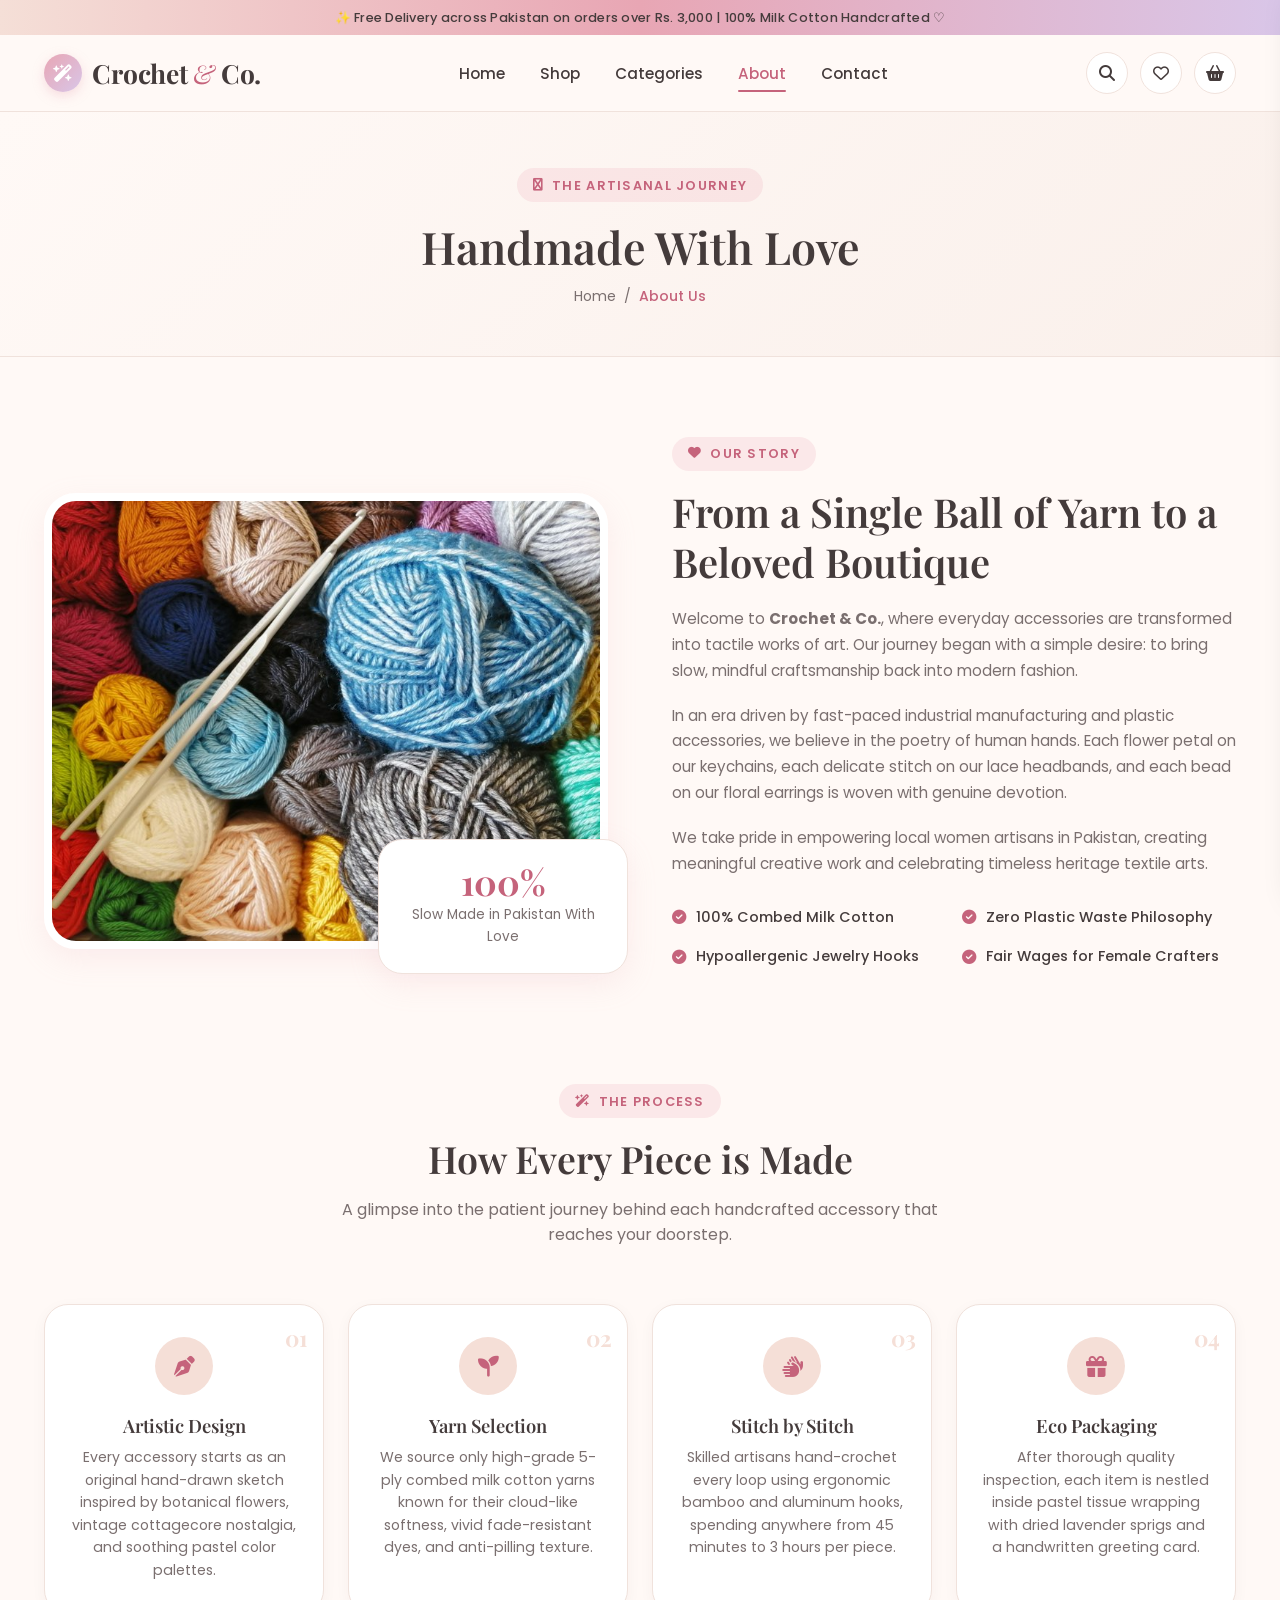
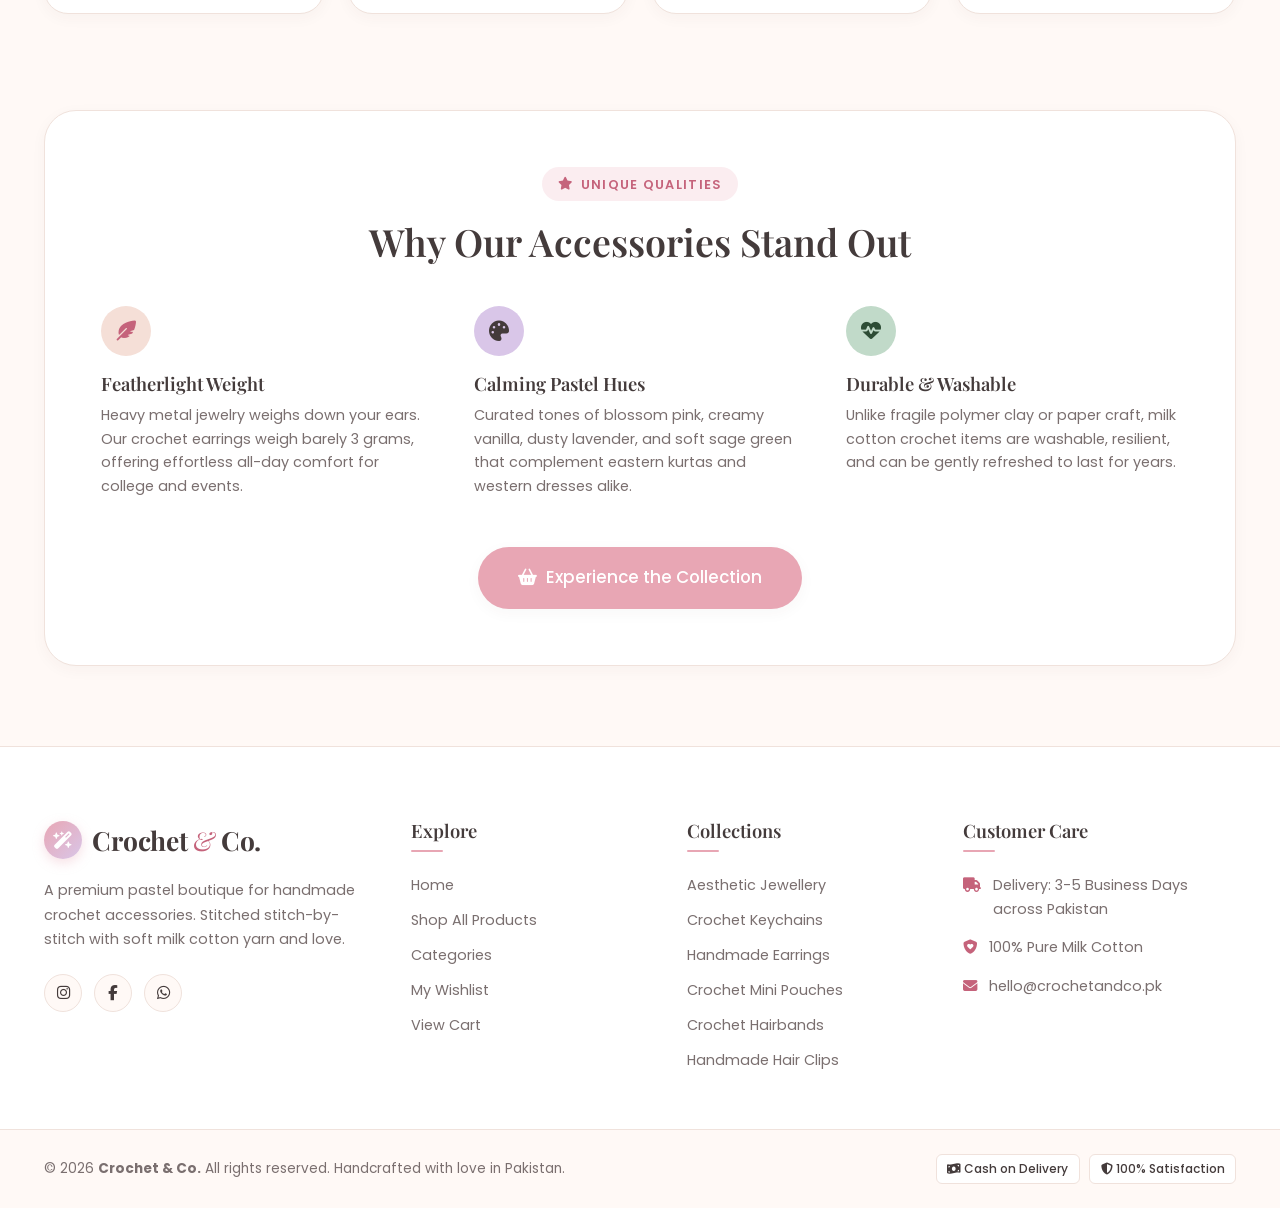
==== commit 01ffcbc8: "Add Aesthetic Jewellery collection with 5 new handcrafted pieces" ====
--- a/about.html
+++ b/about.html
@@ -256,6 +256,7 @@
         <div class="footer-col">
           <h4>Collections</h4>
           <div class="footer-links">
+            <a href="shop.html?category=jewellery">Aesthetic Jewellery</a>
             <a href="shop.html?category=keychains">Crochet Keychains</a>
             <a href="shop.html?category=earrings">Handmade Earrings</a>
             <a href="shop.html?category=pouches">Crochet Mini Pouches</a>
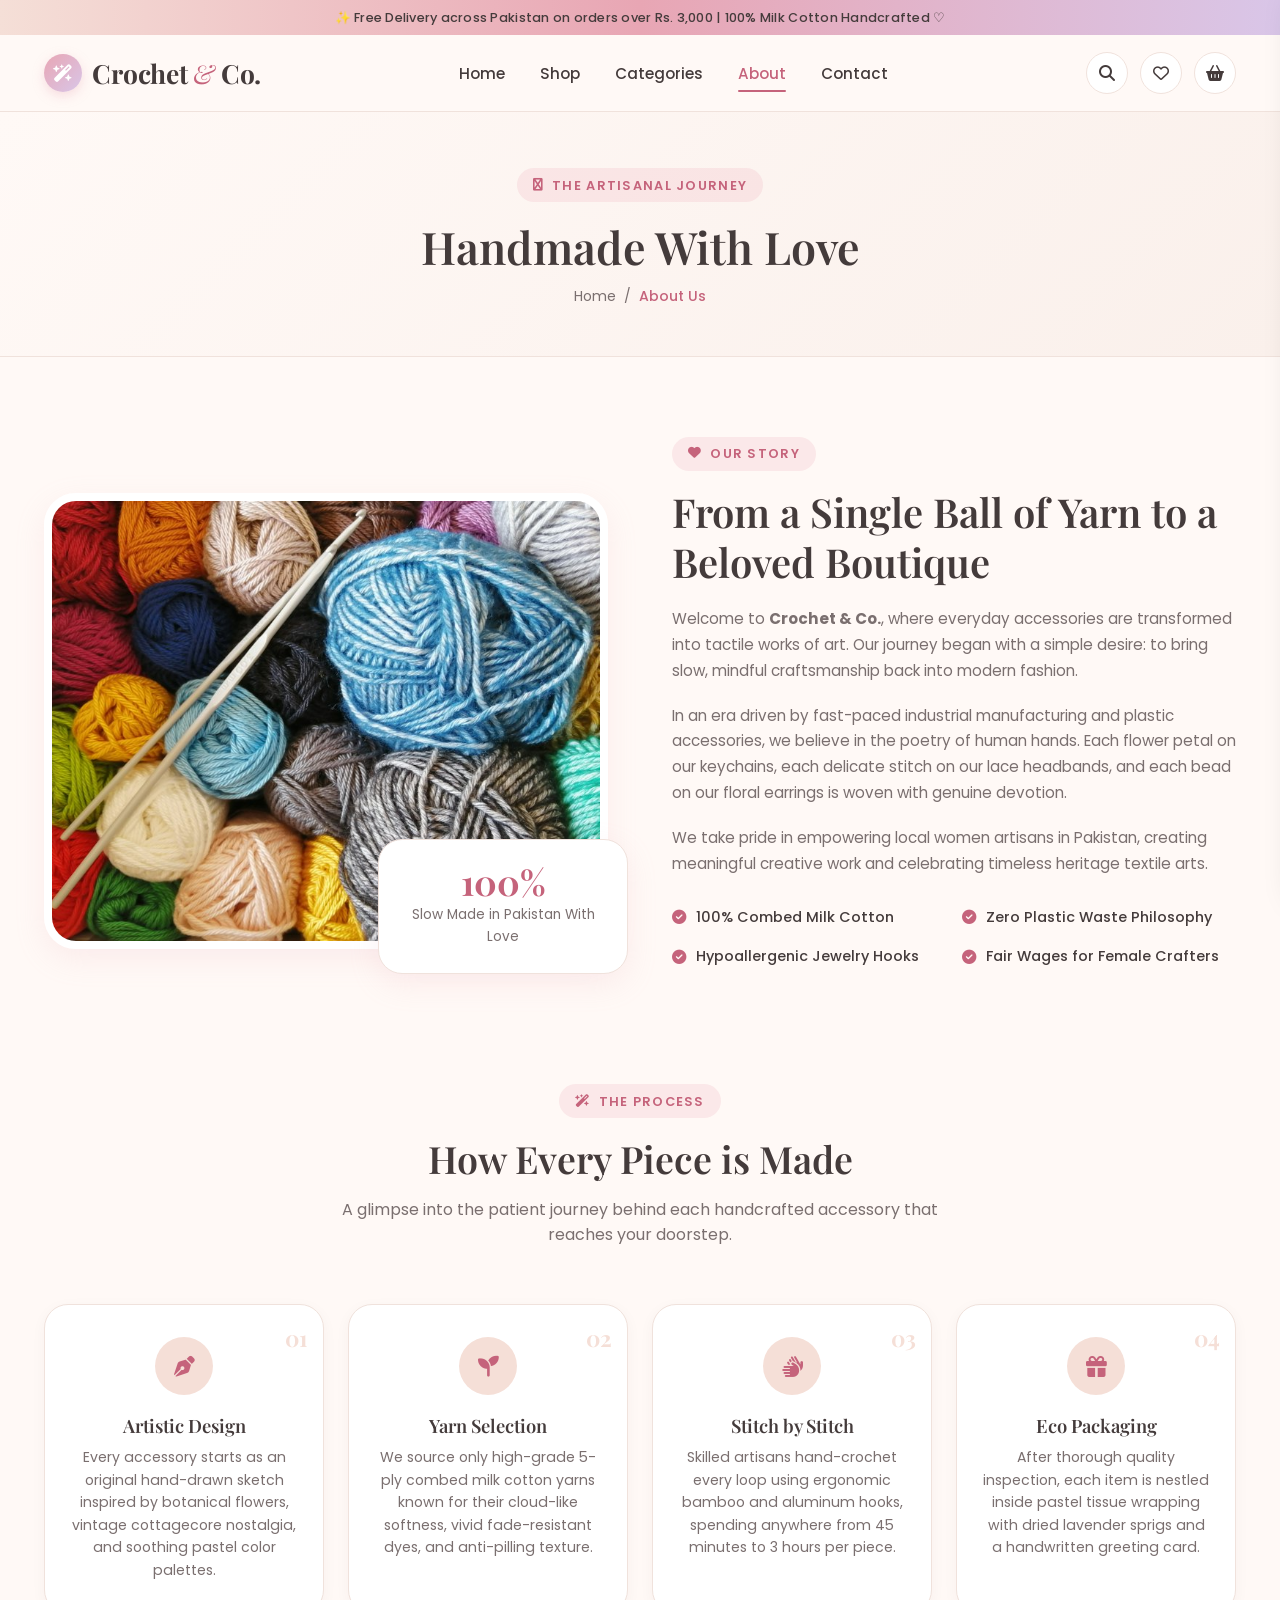
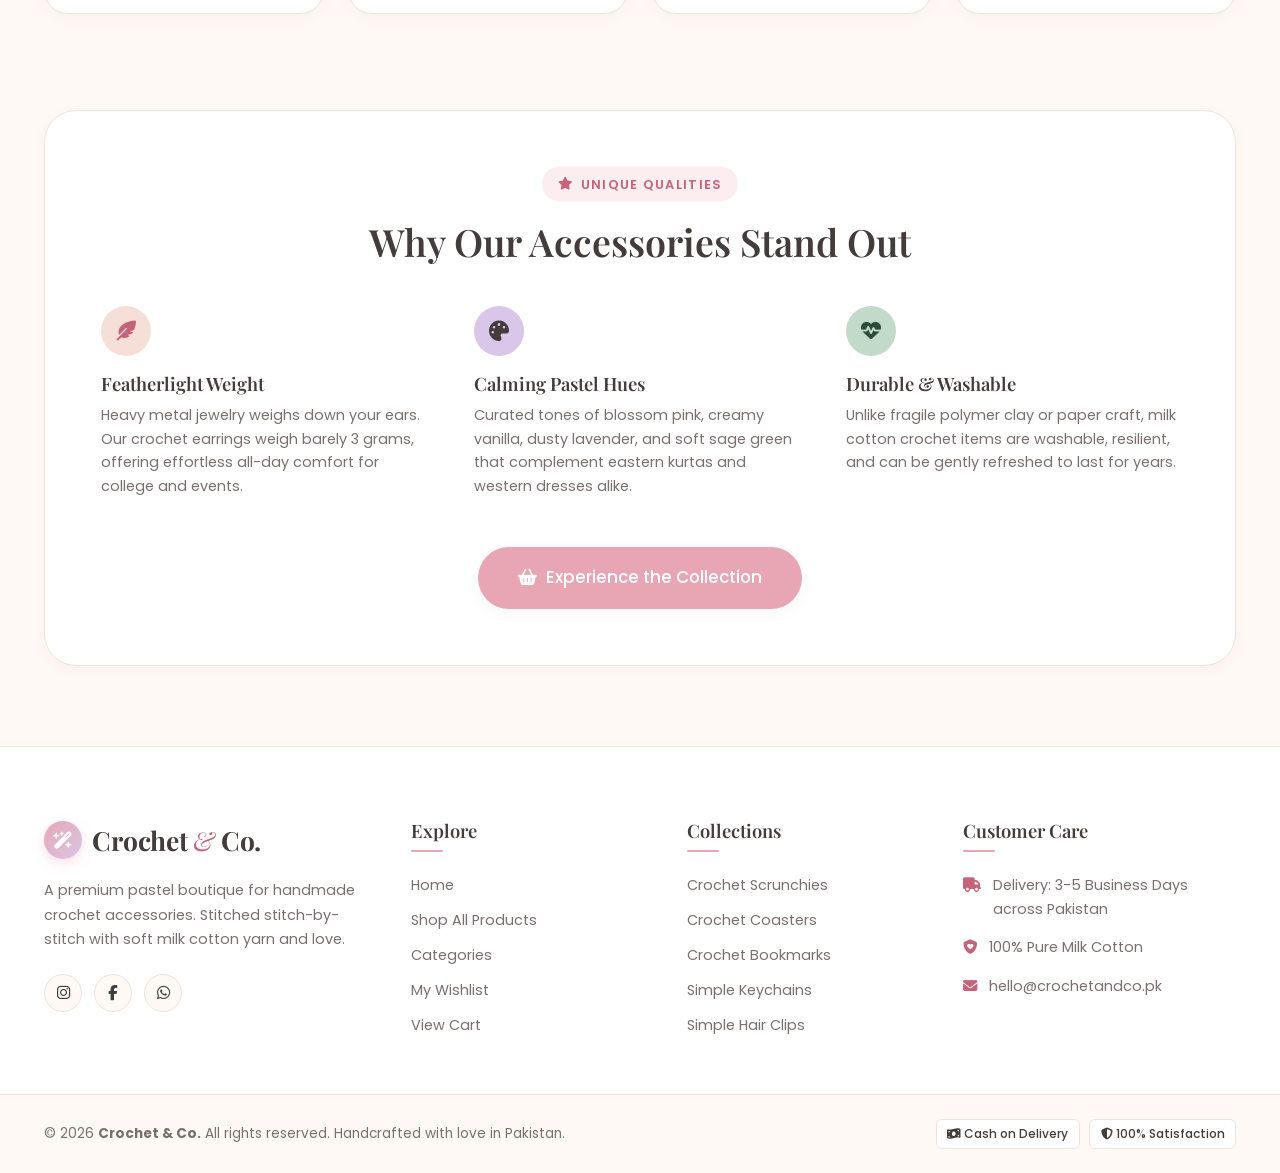
==== commit 0d7811a3: "Streamline store to easy crochet items: Scrunchies, Coasters, Bookmarks, Simple Keychains and Hair C" ====
--- a/about.html
+++ b/about.html
@@ -256,12 +256,11 @@
         <div class="footer-col">
           <h4>Collections</h4>
           <div class="footer-links">
-            <a href="shop.html?category=jewellery">Aesthetic Jewellery</a>
-            <a href="shop.html?category=keychains">Crochet Keychains</a>
-            <a href="shop.html?category=earrings">Handmade Earrings</a>
-            <a href="shop.html?category=pouches">Crochet Mini Pouches</a>
-            <a href="shop.html?category=hairbands">Crochet Hairbands</a>
-            <a href="shop.html?category=hair-clips">Handmade Hair Clips</a>
+            <a href="shop.html?category=scrunchies">Crochet Scrunchies</a>
+            <a href="shop.html?category=coasters">Crochet Coasters</a>
+            <a href="shop.html?category=bookmarks">Crochet Bookmarks</a>
+            <a href="shop.html?category=keychains">Simple Keychains</a>
+            <a href="shop.html?category=hair-clips">Simple Hair Clips</a>
           </div>
         </div>
 
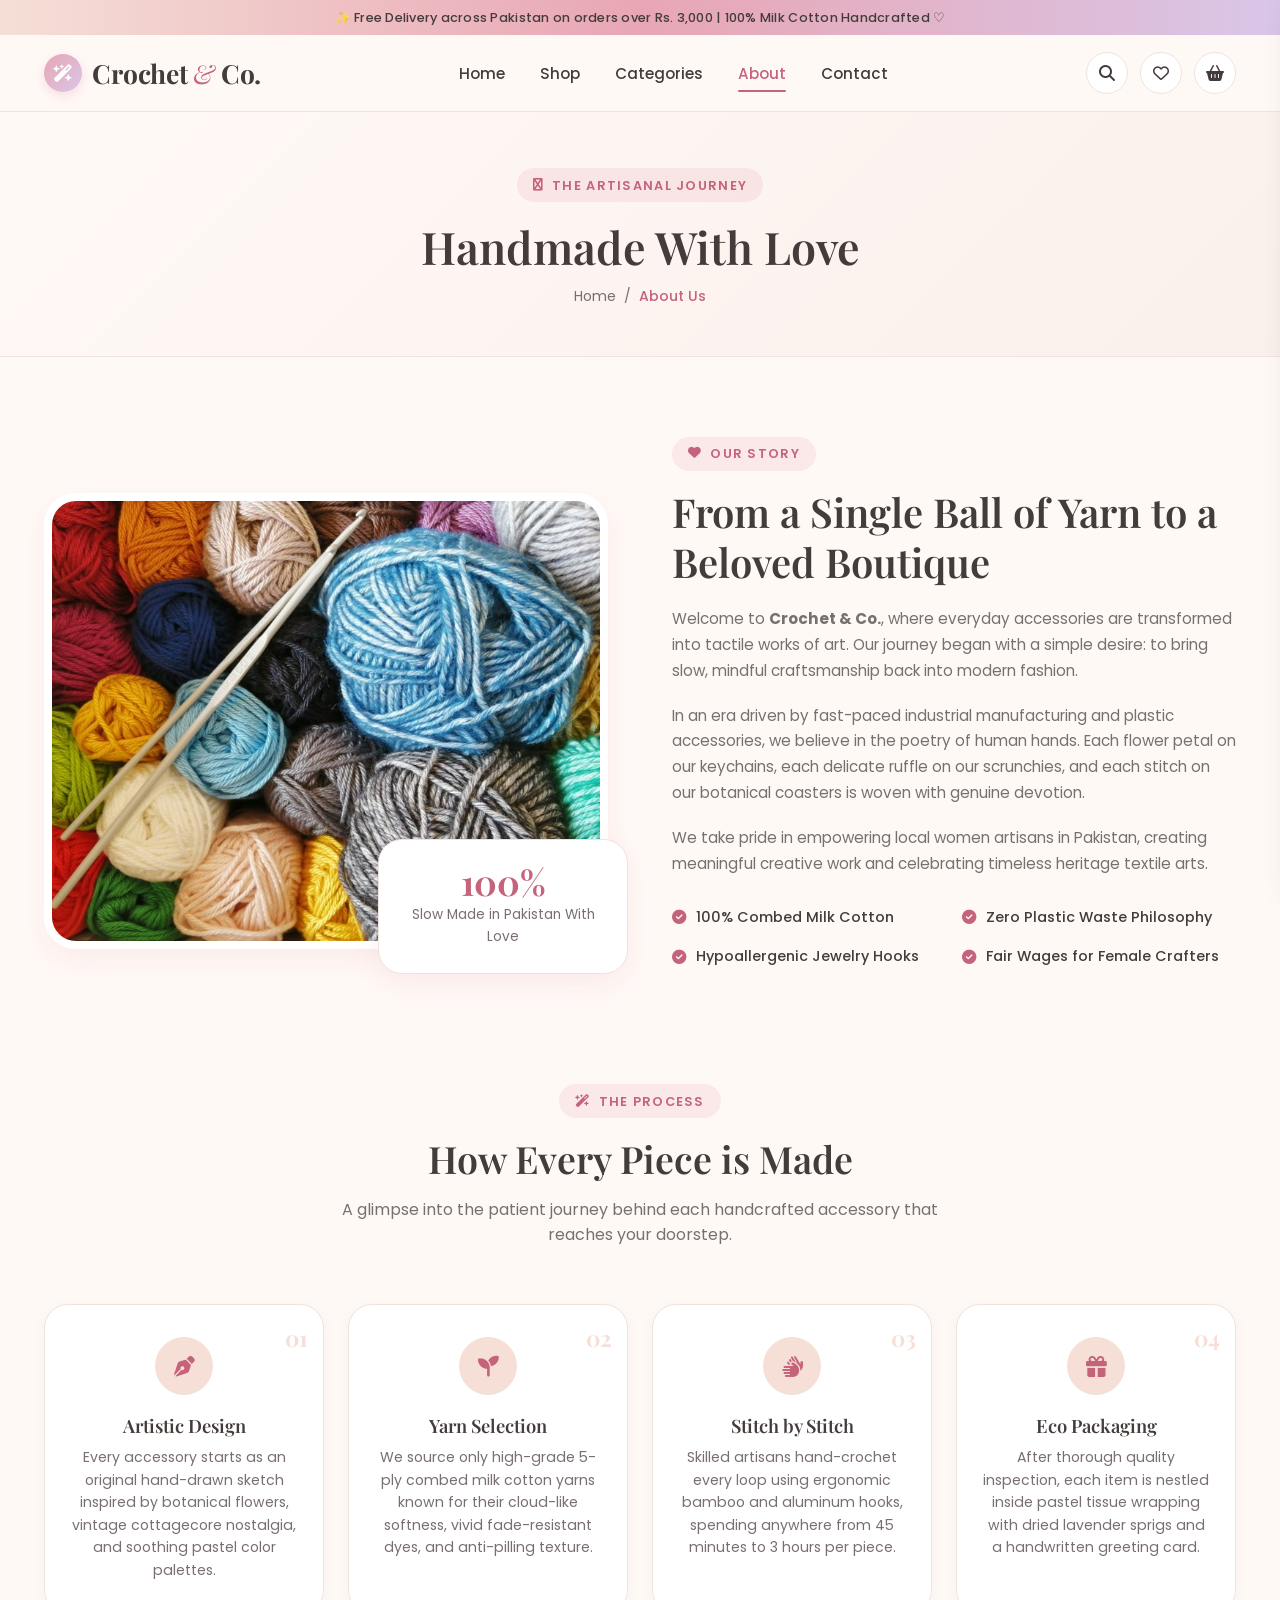
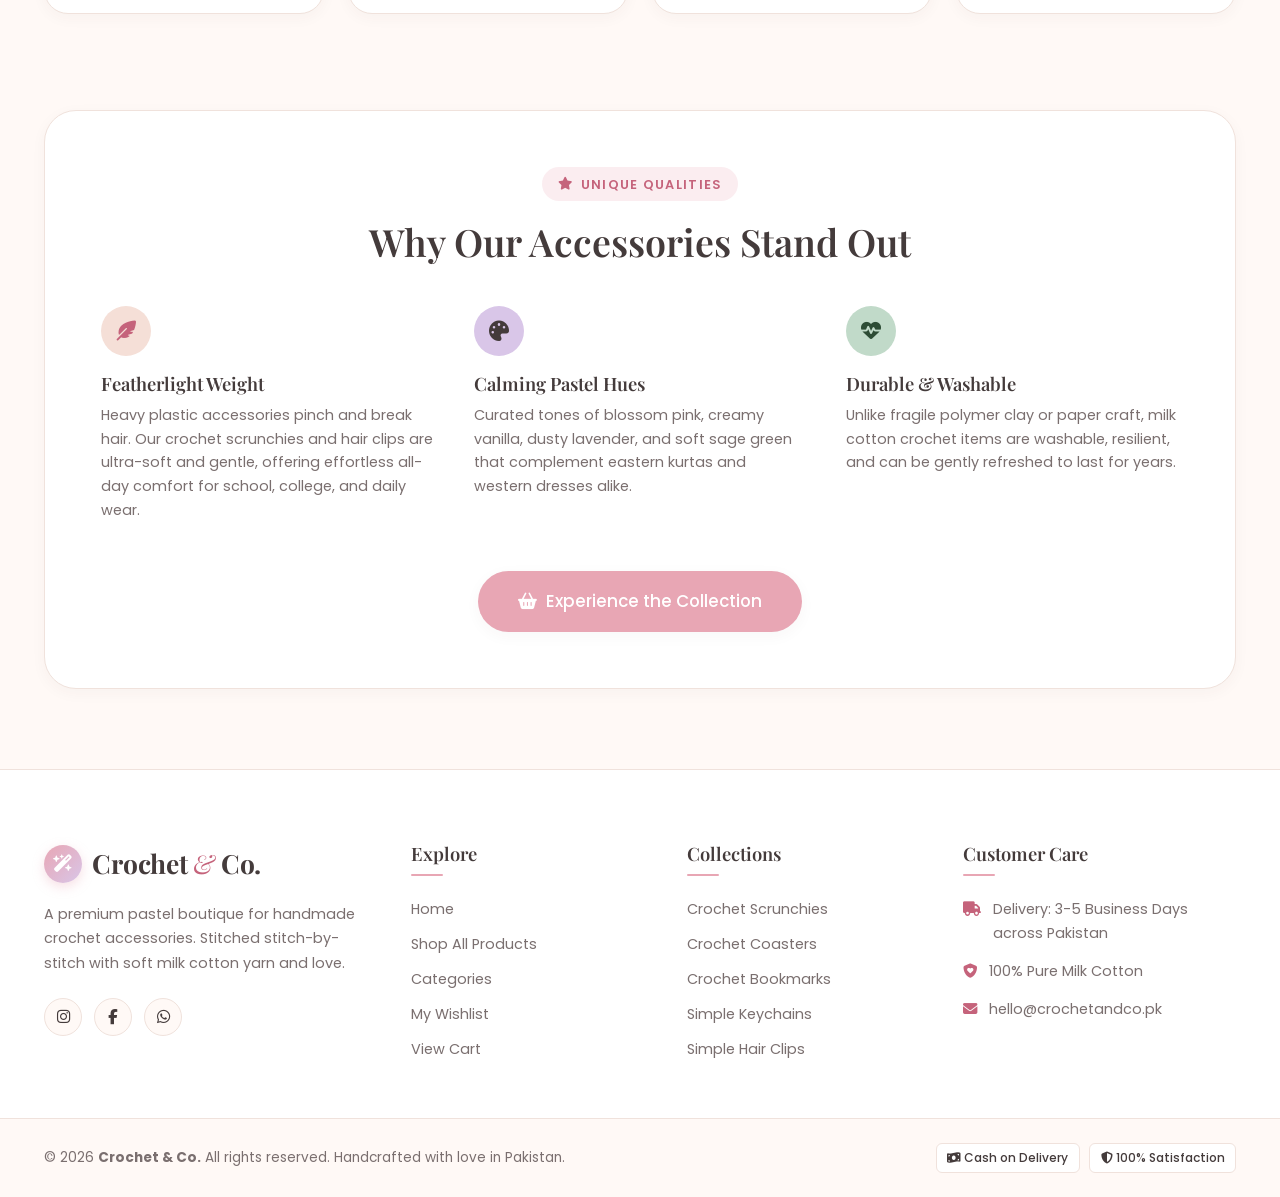
==== commit 1508a390: "Remove shirt photo from Instagram gallery and replace with easy crochet items" ====
--- a/about.html
+++ b/about.html
@@ -110,7 +110,7 @@
             Welcome to <strong>Crochet & Co.</strong>, where everyday accessories are transformed into tactile works of art. Our journey began with a simple desire: to bring slow, mindful craftsmanship back into modern fashion.
           </p>
           <p>
-            In an era driven by fast-paced industrial manufacturing and plastic accessories, we believe in the poetry of human hands. Each flower petal on our keychains, each delicate stitch on our lace headbands, and each bead on our floral earrings is woven with genuine devotion.
+            In an era driven by fast-paced industrial manufacturing and plastic accessories, we believe in the poetry of human hands. Each flower petal on our keychains, each delicate ruffle on our scrunchies, and each stitch on our botanical coasters is woven with genuine devotion.
           </p>
           <p>
             We take pride in empowering local women artisans in Pakistan, creating meaningful creative work and celebrating timeless heritage textile arts.
@@ -188,7 +188,7 @@
             </div>
             <h4 style="font-size: 1.15rem; margin-bottom: 0.5rem;">Featherlight Weight</h4>
             <p style="font-size: 0.9rem; color: var(--color-text-muted); line-height: 1.65;">
-              Heavy metal jewelry weighs down your ears. Our crochet earrings weigh barely 3 grams, offering effortless all-day comfort for college and events.
+              Heavy plastic accessories pinch and break hair. Our crochet scrunchies and hair clips are ultra-soft and gentle, offering effortless all-day comfort for school, college, and daily wear.
             </p>
           </div>
 
